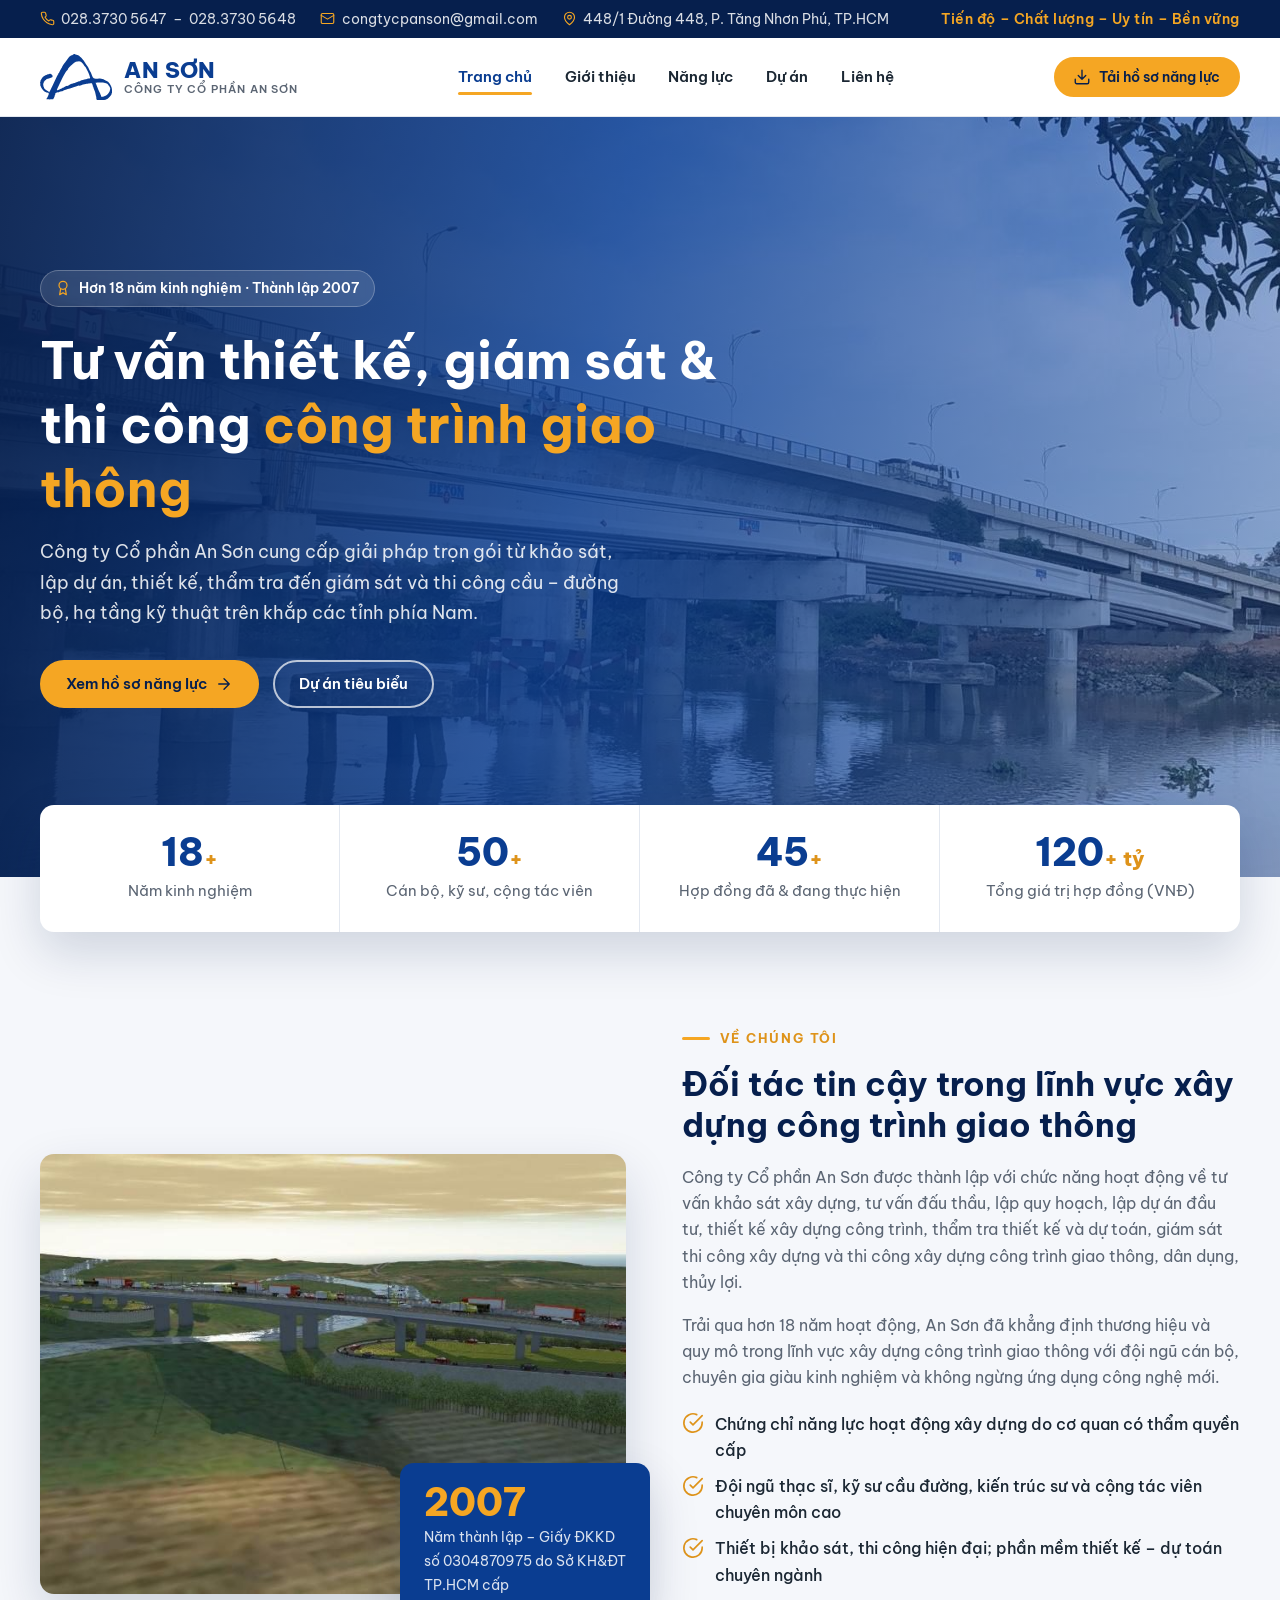
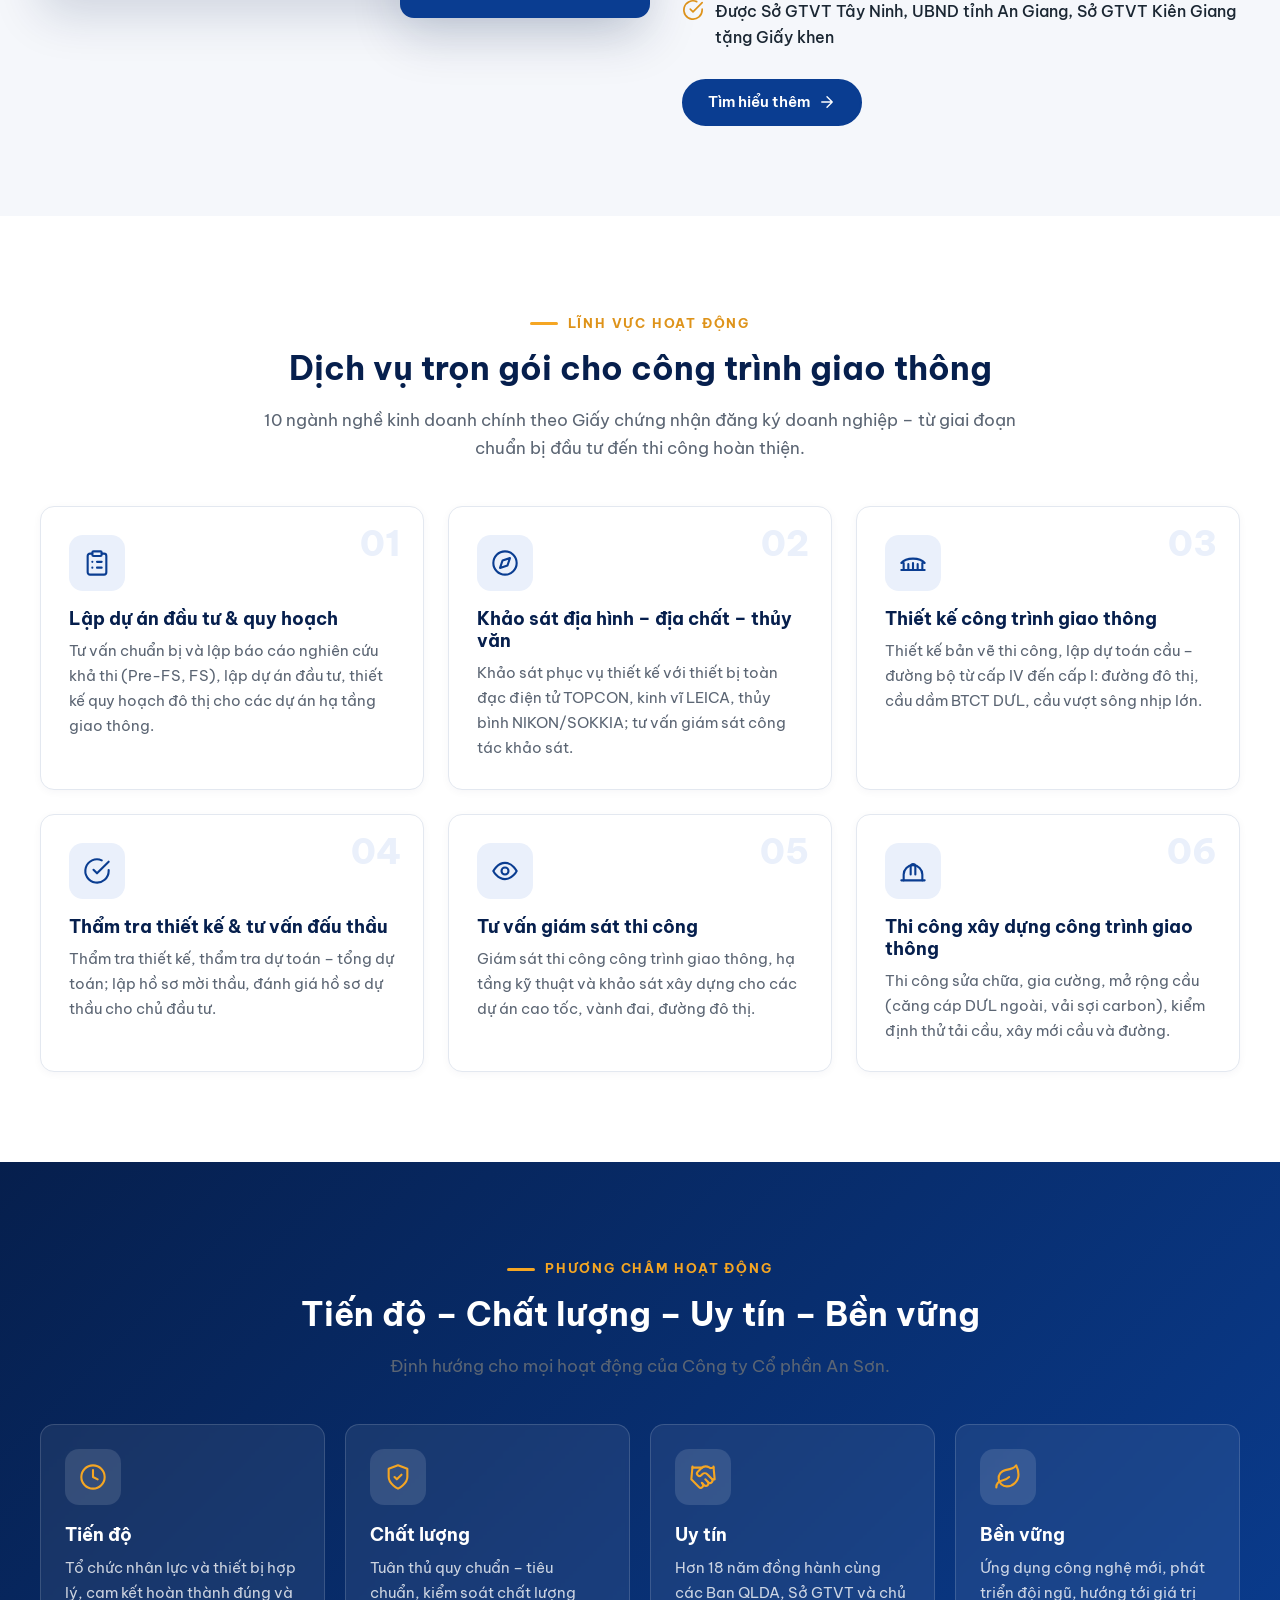
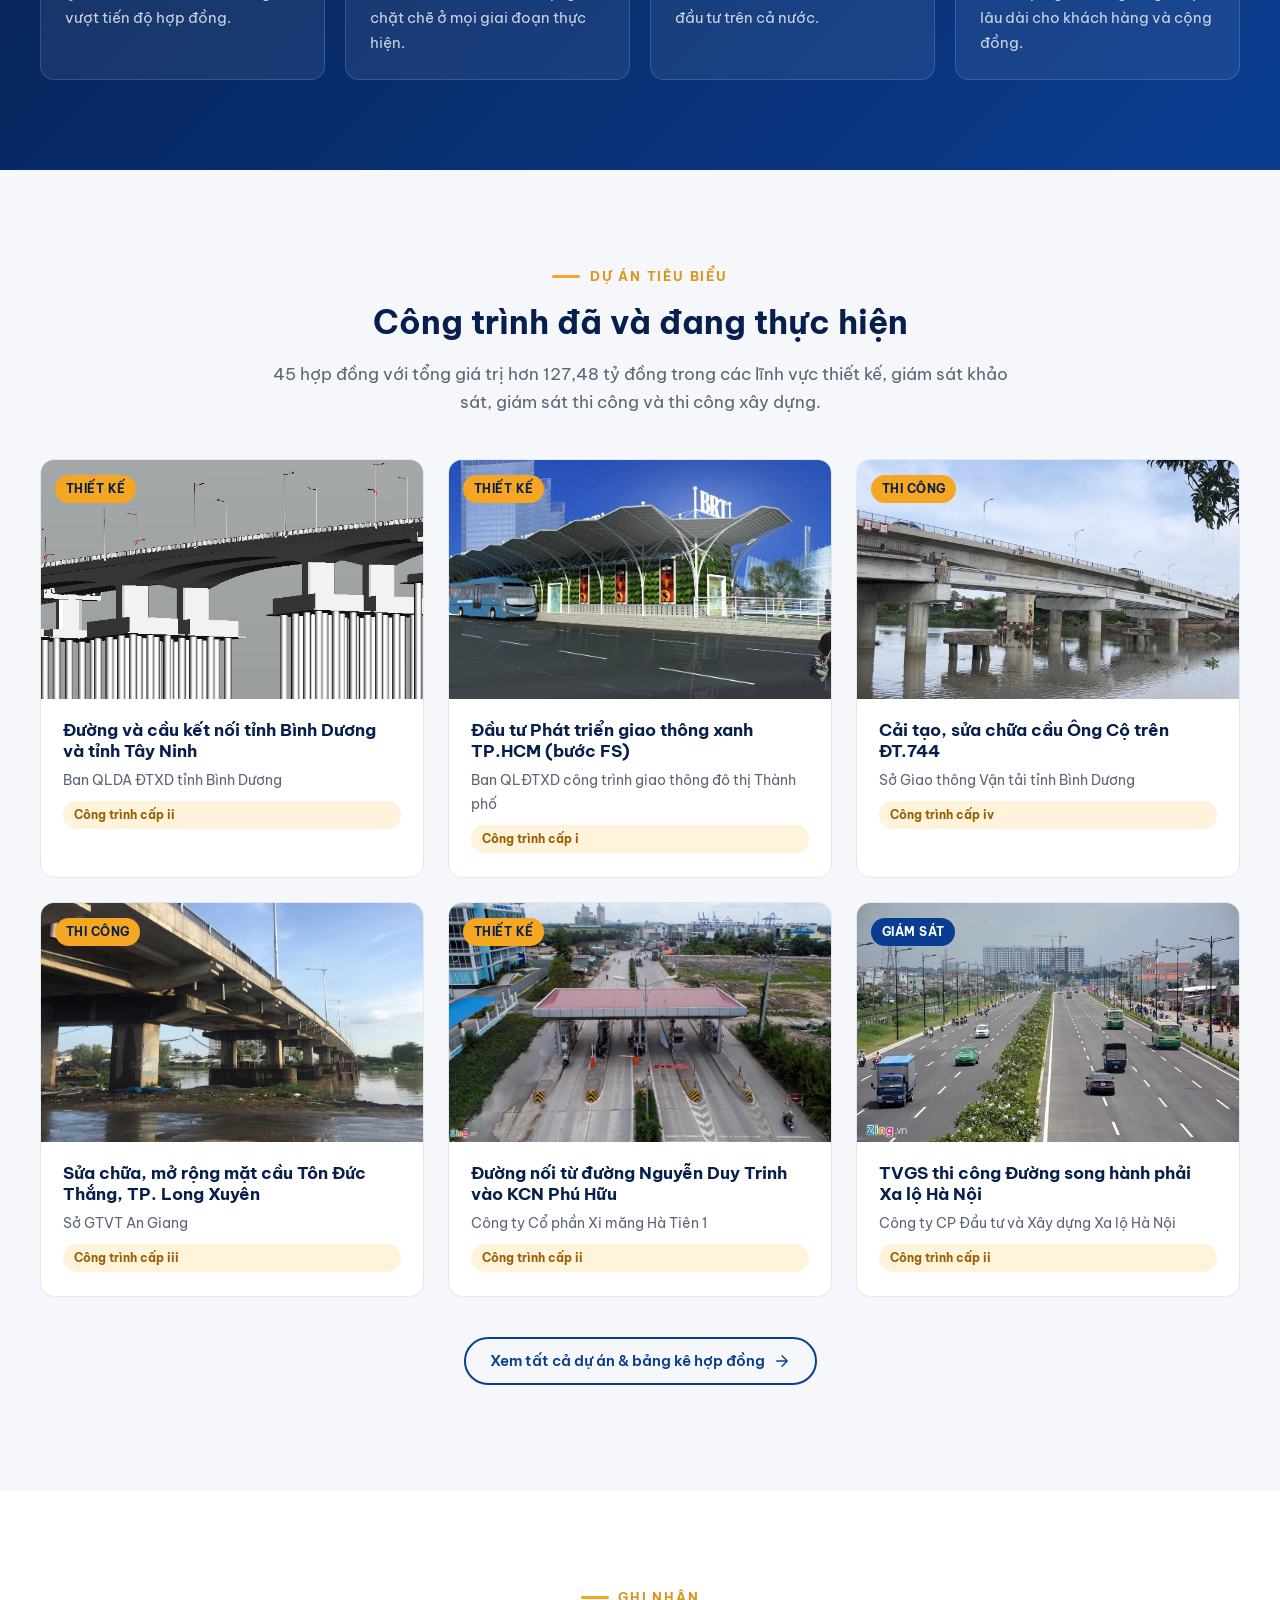
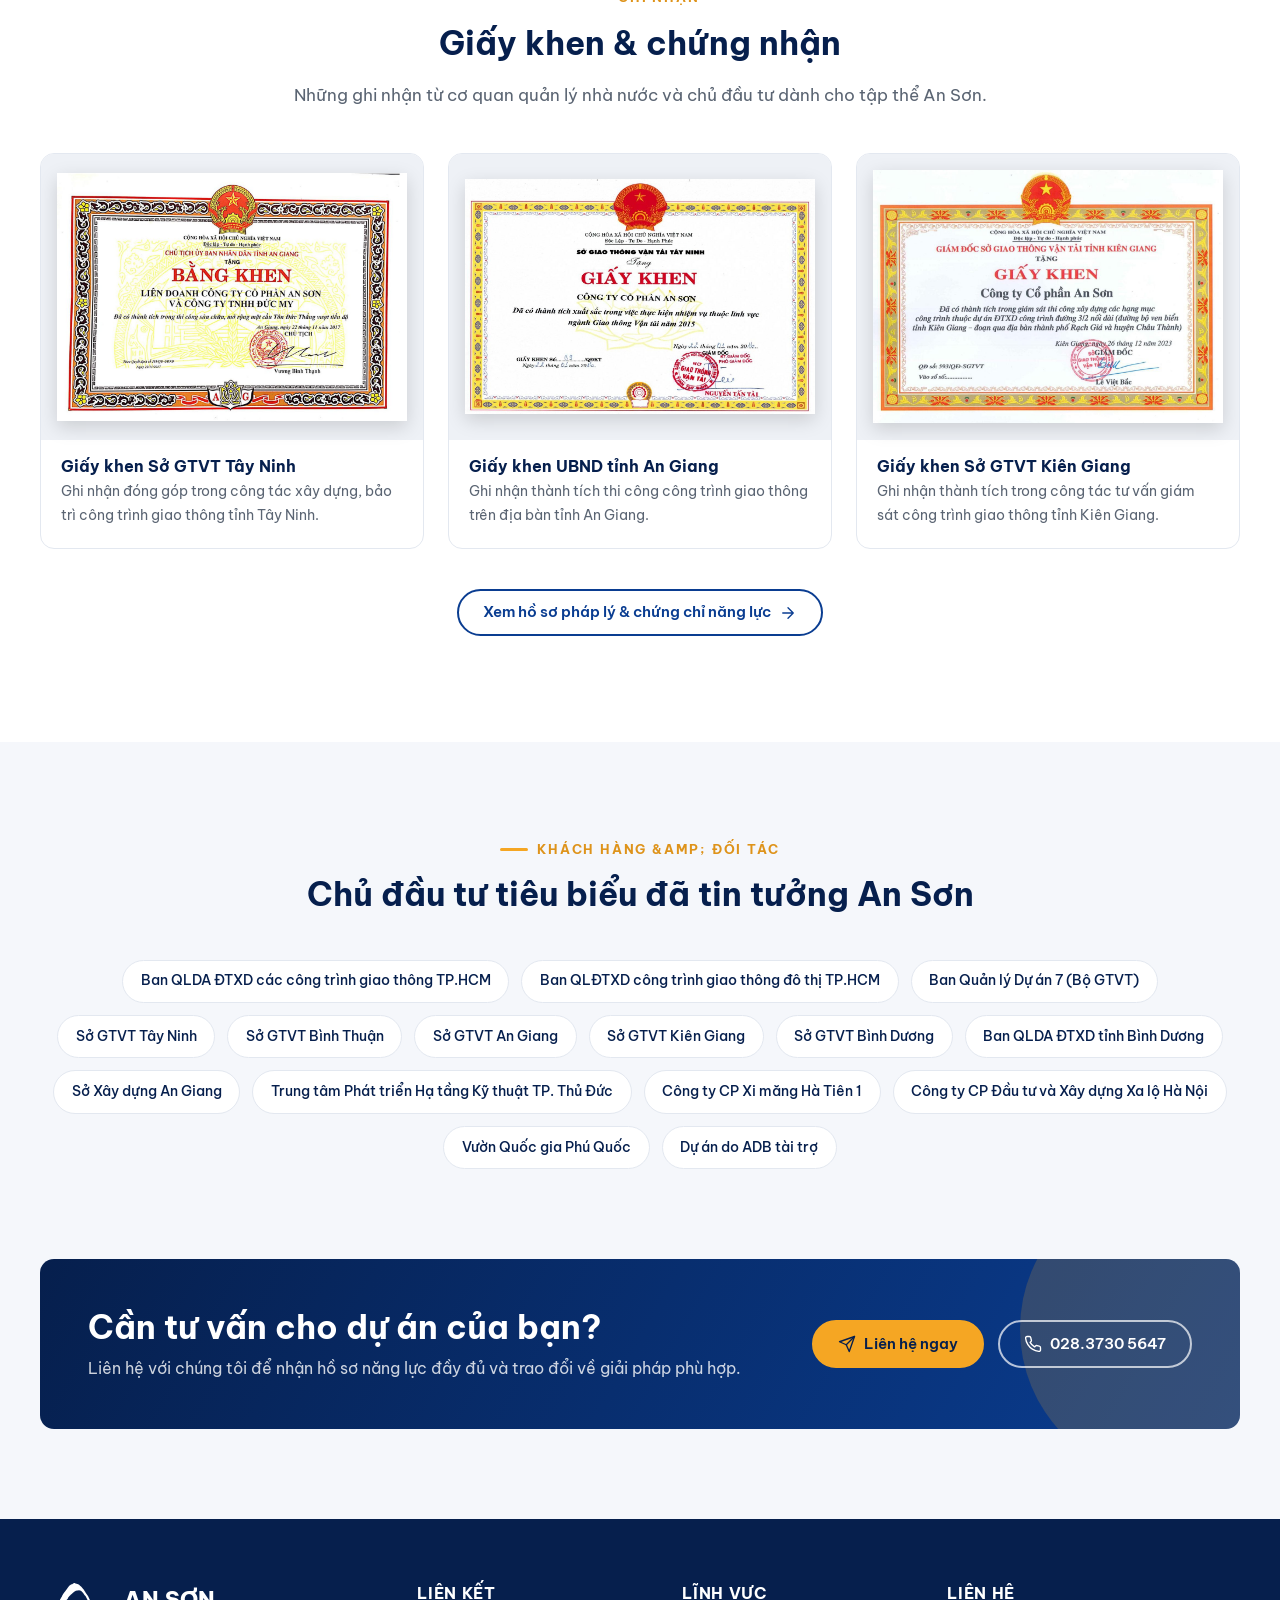
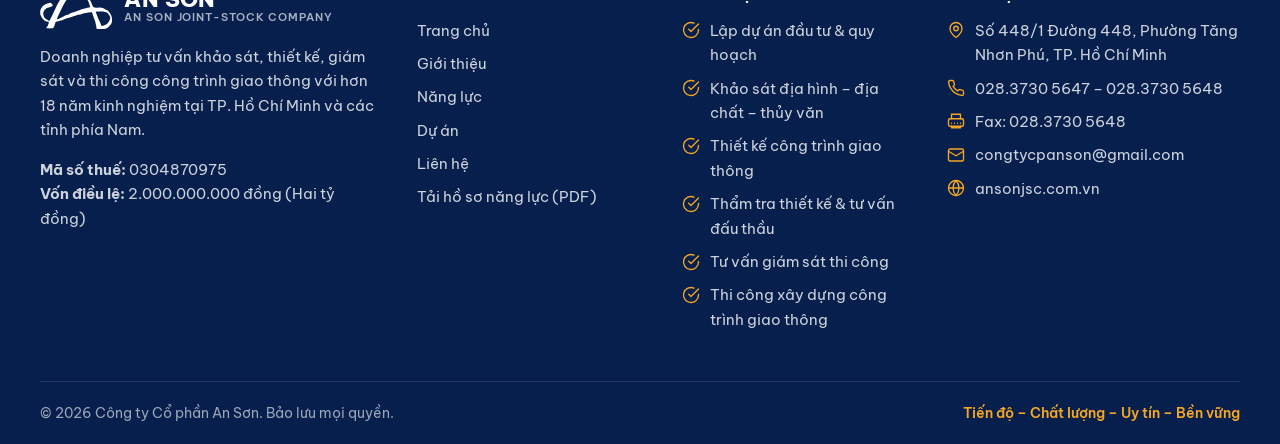
==== index.html @ 27c577b1 "Website hồ sơ năng lực Công ty Cổ phần An Sơn (ansonjsc.com.vn) Co-authored-by: Copilot App <2235562" ====
<!DOCTYPE html>
<html lang="vi">
<head>
<meta charset="utf-8">
<meta name="viewport" content="width=device-width, initial-scale=1">
<title>Công ty Cổ phần An Sơn – Tư vấn thiết kế, giám sát &amp; thi công công trình giao thông</title>
<meta name="description" content="Công ty Cổ phần An Sơn (ANSON JSC) – hơn 18 năm kinh nghiệm tư vấn khảo sát, lập dự án, thiết kế, giám sát và thi công công trình giao thông (cầu, đường bộ) tại TP.HCM và các tỉnh phía Nam.">
<meta name="keywords" content="An Sơn, ANSON JSC, tư vấn thiết kế cầu đường, tư vấn giám sát, thi công công trình giao thông, khảo sát địa hình, lập dự án đầu tư, TP.HCM">
<meta name="author" content="Công ty Cổ phần An Sơn">
<link rel="canonical" href="https://ansonjsc.com.vn/">
<meta property="og:type" content="website">
<meta property="og:locale" content="vi_VN">
<meta property="og:site_name" content="Công ty Cổ phần An Sơn">
<meta property="og:title" content="Công ty Cổ phần An Sơn – Tư vấn thiết kế, giám sát &amp; thi công công trình giao thông">
<meta property="og:description" content="Công ty Cổ phần An Sơn (ANSON JSC) – hơn 18 năm kinh nghiệm tư vấn khảo sát, lập dự án, thiết kế, giám sát và thi công công trình giao thông (cầu, đường bộ) tại TP.HCM và các tỉnh phía Nam.">
<meta property="og:url" content="https://ansonjsc.com.vn/">
<meta property="og:image" content="https://ansonjsc.com.vn/assets/img/prj-tc-ongco-1.jpg">
<meta name="twitter:card" content="summary_large_image">
<meta name="theme-color" content="#0a3d91">
<link rel="icon" href="assets/img/favicon.ico" sizes="32x32">
<link rel="icon" href="assets/img/favicon-192.png" type="image/png" sizes="192x192">
<link rel="apple-touch-icon" href="assets/img/favicon-192.png">
<link rel="preconnect" href="https://fonts.googleapis.com">
<link rel="preconnect" href="https://fonts.gstatic.com" crossorigin>
<link href="https://fonts.googleapis.com/css2?family=Be+Vietnam+Pro:wght@400;500;600;700;800&display=swap" rel="stylesheet">
<link rel="stylesheet" href="assets/css/style.css">
<script type="application/ld+json">
{
  "@context": "https://schema.org",
  "@type": "Organization",
  "name": "Công ty Cổ phần An Sơn",
  "alternateName": ["AN SON JOINT-STOCK COMPANY", "ANSON JSC"],
  "url": "https://ansonjsc.com.vn",
  "logo": "https://ansonjsc.com.vn/assets/img/logo-stacked.png",
  "email": "congtycpanson@gmail.com",
  "telephone": "+84 2837305647",
  "foundingDate": "2007-03-15",
  "taxID": "0304870975",
  "address": {
    "@type": "PostalAddress",
    "streetAddress": "448/1 Đường 448",
    "addressLocality": "Phường Tăng Nhơn Phú",
    "addressRegion": "Thành phố Hồ Chí Minh",
    "addressCountry": "VN"
  }
}
</script>
</head>
<body>
<div class="topbar">
  <div class="container">
    <ul>
      <li><svg class="" viewBox="0 0 24 24" fill="none" stroke="currentColor" stroke-width="1.8" stroke-linecap="round" stroke-linejoin="round" aria-hidden="true"><path d="M22 16.92v3a2 2 0 0 1-2.18 2 19.8 19.8 0 0 1-8.63-3.07 19.5 19.5 0 0 1-6-6A19.8 19.8 0 0 1 2.12 4.18 2 2 0 0 1 4.11 2h3a2 2 0 0 1 2 1.72c.13.96.36 1.9.7 2.81a2 2 0 0 1-.45 2.11L8.09 9.91a16 16 0 0 0 6 6l1.27-1.27a2 2 0 0 1 2.11-.45c.91.34 1.85.57 2.81.7A2 2 0 0 1 22 16.92z"/></svg><a href="tel:02837305647">028.3730 5647</a> – <a href="tel:02837305648">028.3730 5648</a></li>
      <li><svg class="" viewBox="0 0 24 24" fill="none" stroke="currentColor" stroke-width="1.8" stroke-linecap="round" stroke-linejoin="round" aria-hidden="true"><rect x="2" y="4" width="20" height="16" rx="2"/><path d="m22 7-10 6L2 7"/></svg><a href="mailto:congtycpanson@gmail.com">congtycpanson@gmail.com</a></li>
      <li><svg class="" viewBox="0 0 24 24" fill="none" stroke="currentColor" stroke-width="1.8" stroke-linecap="round" stroke-linejoin="round" aria-hidden="true"><path d="M20 10c0 6-8 12-8 12s-8-6-8-12a8 8 0 0 1 16 0z"/><circle cx="12" cy="10" r="3"/></svg><span>448/1 Đường 448, P. Tăng Nhơn Phú, TP.HCM</span></li>
    </ul>
    <span class="slogan">Tiến độ – Chất lượng – Uy tín – Bền vững</span>
  </div>
</div>
<header class="header">
  <div class="container">
    <a class="brand" href="index.html" aria-label="Công ty Cổ phần An Sơn – Trang chủ">
      <img src="assets/img/logo-mark.svg" alt="Logo An Sơn" width="72" height="46">
      <span class="brand-text"><span class="brand-name">AN SƠN</span><span class="brand-sub">Công ty Cổ phần An Sơn</span></span>
    </a>
    <nav class="nav" id="nav" aria-label="Menu chính">
      <a href="index.html">Trang chủ</a><a href="gioi-thieu.html">Giới thiệu</a><a href="nang-luc.html">Năng lực</a><a href="du-an.html">Dự án</a><a href="lien-he.html">Liên hệ</a>
      <a class="btn btn-primary btn-sm" href="assets/docs/ho-so-nang-luc-anson-2026.pdf" target="_blank" rel="noopener"><svg class="" viewBox="0 0 24 24" fill="none" stroke="currentColor" stroke-width="1.8" stroke-linecap="round" stroke-linejoin="round" aria-hidden="true"><path d="M21 15v4a2 2 0 0 1-2 2H5a2 2 0 0 1-2-2v-4M7 10l5 5 5-5M12 15V3"/></svg> Hồ sơ năng lực</a>
    </nav>
    <a class="btn btn-primary btn-sm header-cta" href="assets/docs/ho-so-nang-luc-anson-2026.pdf" target="_blank" rel="noopener"><svg class="" viewBox="0 0 24 24" fill="none" stroke="currentColor" stroke-width="1.8" stroke-linecap="round" stroke-linejoin="round" aria-hidden="true"><path d="M21 15v4a2 2 0 0 1-2 2H5a2 2 0 0 1-2-2v-4M7 10l5 5 5-5M12 15V3"/></svg> Tải hồ sơ năng lực</a>
    <button class="nav-toggle" aria-label="Mở menu" aria-expanded="false" aria-controls="nav"><svg class="" viewBox="0 0 24 24" fill="none" stroke="currentColor" stroke-width="1.8" stroke-linecap="round" stroke-linejoin="round" aria-hidden="true"><path d="M3 6h18M3 12h18M3 18h18"/></svg></button>
  </div>
</header>

<section class="hero">
  <div class="hero-bg" style="background-image:url('assets/img/prj-tc-ongco-1.jpg')"></div>
  <div class="container">
    <div class="hero-content">
      <span class="hero-badge"><svg class="" viewBox="0 0 24 24" fill="none" stroke="currentColor" stroke-width="1.8" stroke-linecap="round" stroke-linejoin="round" aria-hidden="true"><circle cx="12" cy="8" r="6"/><path d="M15.5 13 17 22l-5-3-5 3 1.5-9"/></svg> Hơn 18 năm kinh nghiệm · Thành lập 2007</span>
      <h1>Tư vấn thiết kế, giám sát &amp; thi công <span>công trình giao thông</span></h1>
      <p>Công ty Cổ phần An Sơn cung cấp giải pháp trọn gói từ khảo sát, lập dự án, thiết kế, thẩm tra đến giám sát và thi công cầu – đường bộ, hạ tầng kỹ thuật trên khắp các tỉnh phía Nam.</p>
      <div class="hero-actions">
        <a class="btn btn-primary" href="nang-luc.html">Xem hồ sơ năng lực <svg class="" viewBox="0 0 24 24" fill="none" stroke="currentColor" stroke-width="1.8" stroke-linecap="round" stroke-linejoin="round" aria-hidden="true"><path d="M5 12h14M12 5l7 7-7 7"/></svg></a>
        <a class="btn btn-outline-light" href="du-an.html">Dự án tiêu biểu</a>
      </div>
    </div>
  </div>
</section>

<div class="stats"><div class="container"><div class="stats-grid"><div class="stat reveal"><div class="stat-value" data-count="18" data-suffix="+">18<small>+</small></div><div class="stat-label">Năm kinh nghiệm</div></div><div class="stat reveal"><div class="stat-value" data-count="50" data-suffix="+">50<small>+</small></div><div class="stat-label">Cán bộ, kỹ sư, cộng tác viên</div></div><div class="stat reveal"><div class="stat-value" data-count="45" data-suffix="+">45<small>+</small></div><div class="stat-label">Hợp đồng đã &amp; đang thực hiện</div></div><div class="stat reveal"><div class="stat-value" data-count="120" data-suffix="+ tỷ">120<small>+ tỷ</small></div><div class="stat-label">Tổng giá trị hợp đồng (VNĐ)</div></div></div></div></div>

<section class="section" id="gioi-thieu">
  <div class="container intro">
    <div class="intro-media reveal">
      <img src="assets/img/prj-tk-bdtn-2.jpg" alt="Phối cảnh cầu kết nối Bình Dương – Tây Ninh do An Sơn thiết kế" loading="lazy">
      <div class="float-card"><div class="big">2007</div><div class="lbl">Năm thành lập – Giấy ĐKKD số 0304870975 do Sở KH&amp;ĐT TP.HCM cấp</div></div>
    </div>
    <div class="intro-text reveal">
      <span class="eyebrow">Về chúng tôi</span>
      <h2>Đối tác tin cậy trong lĩnh vực xây dựng công trình giao thông</h2>
      <p>Công ty Cổ phần An Sơn được thành lập với chức năng hoạt động về tư vấn khảo sát xây dựng, tư vấn đấu thầu, lập quy hoạch, lập dự án đầu tư, thiết kế xây dựng công trình, thẩm tra thiết kế và dự toán, giám sát thi công xây dựng và thi công xây dựng công trình giao thông, dân dụng, thủy lợi.</p>
      <p>Trải qua hơn 18 năm hoạt động, An Sơn đã khẳng định thương hiệu và quy mô trong lĩnh vực xây dựng công trình giao thông với đội ngũ cán bộ, chuyên gia giàu kinh nghiệm và không ngừng ứng dụng công nghệ mới.</p>
      <ul class="check-list">
        <li><svg class="" viewBox="0 0 24 24" fill="none" stroke="currentColor" stroke-width="1.8" stroke-linecap="round" stroke-linejoin="round" aria-hidden="true"><path d="M22 11.08V12a10 10 0 1 1-5.93-9.14"/><path d="m22 4-10 10-3-3"/></svg><span>Chứng chỉ năng lực hoạt động xây dựng do cơ quan có thẩm quyền cấp</span></li>
        <li><svg class="" viewBox="0 0 24 24" fill="none" stroke="currentColor" stroke-width="1.8" stroke-linecap="round" stroke-linejoin="round" aria-hidden="true"><path d="M22 11.08V12a10 10 0 1 1-5.93-9.14"/><path d="m22 4-10 10-3-3"/></svg><span>Đội ngũ thạc sĩ, kỹ sư cầu đường, kiến trúc sư và cộng tác viên chuyên môn cao</span></li>
        <li><svg class="" viewBox="0 0 24 24" fill="none" stroke="currentColor" stroke-width="1.8" stroke-linecap="round" stroke-linejoin="round" aria-hidden="true"><path d="M22 11.08V12a10 10 0 1 1-5.93-9.14"/><path d="m22 4-10 10-3-3"/></svg><span>Thiết bị khảo sát, thi công hiện đại; phần mềm thiết kế – dự toán chuyên ngành</span></li>
        <li><svg class="" viewBox="0 0 24 24" fill="none" stroke="currentColor" stroke-width="1.8" stroke-linecap="round" stroke-linejoin="round" aria-hidden="true"><path d="M22 11.08V12a10 10 0 1 1-5.93-9.14"/><path d="m22 4-10 10-3-3"/></svg><span>Được Sở GTVT Tây Ninh, UBND tỉnh An Giang, Sở GTVT Kiên Giang tặng Giấy khen</span></li>
      </ul>
      <a class="btn btn-navy" href="gioi-thieu.html">Tìm hiểu thêm <svg class="" viewBox="0 0 24 24" fill="none" stroke="currentColor" stroke-width="1.8" stroke-linecap="round" stroke-linejoin="round" aria-hidden="true"><path d="M5 12h14M12 5l7 7-7 7"/></svg></a>
    </div>
  </div>
</section>

<section class="section section-alt" id="linh-vuc">
  <div class="container">
    <div class="section-head reveal"><span class="eyebrow">Lĩnh vực hoạt động</span><h2>Dịch vụ trọn gói cho công trình giao thông</h2><p>10 ngành nghề kinh doanh chính theo Giấy chứng nhận đăng ký doanh nghiệp – từ giai đoạn chuẩn bị đầu tư đến thi công hoàn thiện.</p></div>
    <div class="grid grid-3"><article class="card service-card reveal"><span class="num">01</span><div class="icon-box"><svg class="" viewBox="0 0 24 24" fill="none" stroke="currentColor" stroke-width="1.8" stroke-linecap="round" stroke-linejoin="round" aria-hidden="true"><rect x="8" y="2" width="8" height="4" rx="1"/><path d="M16 4h2a2 2 0 0 1 2 2v14a2 2 0 0 1-2 2H6a2 2 0 0 1-2-2V6a2 2 0 0 1 2-2h2"/><path d="M12 11h4M12 16h4M8 11h.01M8 16h.01"/></svg></div><h3>Lập dự án đầu tư &amp; quy hoạch</h3><p>Tư vấn chuẩn bị và lập báo cáo nghiên cứu khả thi (Pre-FS, FS), lập dự án đầu tư, thiết kế quy hoạch đô thị cho các dự án hạ tầng giao thông.</p></article><article class="card service-card reveal"><span class="num">02</span><div class="icon-box"><svg class="" viewBox="0 0 24 24" fill="none" stroke="currentColor" stroke-width="1.8" stroke-linecap="round" stroke-linejoin="round" aria-hidden="true"><circle cx="12" cy="12" r="10"/><path d="m16.24 7.76-2.12 6.36-6.36 2.12 2.12-6.36z"/></svg></div><h3>Khảo sát địa hình – địa chất – thủy văn</h3><p>Khảo sát phục vụ thiết kế với thiết bị toàn đạc điện tử TOPCON, kinh vĩ LEICA, thủy bình NIKON/SOKKIA; tư vấn giám sát công tác khảo sát.</p></article><article class="card service-card reveal"><span class="num">03</span><div class="icon-box"><svg class="" viewBox="0 0 24 24" fill="none" stroke="currentColor" stroke-width="1.8" stroke-linecap="round" stroke-linejoin="round" aria-hidden="true"><path d="M2 18h20M4 18v-6M20 18v-6M2 12c4-5 16-5 20 0M8 18v-5M12 18v-6M16 18v-5"/></svg></div><h3>Thiết kế công trình giao thông</h3><p>Thiết kế bản vẽ thi công, lập dự toán cầu – đường bộ từ cấp IV đến cấp I: đường đô thị, cầu dầm BTCT DƯL, cầu vượt sông nhịp lớn.</p></article><article class="card service-card reveal"><span class="num">04</span><div class="icon-box"><svg class="" viewBox="0 0 24 24" fill="none" stroke="currentColor" stroke-width="1.8" stroke-linecap="round" stroke-linejoin="round" aria-hidden="true"><path d="M22 11.08V12a10 10 0 1 1-5.93-9.14"/><path d="m22 4-10 10-3-3"/></svg></div><h3>Thẩm tra thiết kế &amp; tư vấn đấu thầu</h3><p>Thẩm tra thiết kế, thẩm tra dự toán – tổng dự toán; lập hồ sơ mời thầu, đánh giá hồ sơ dự thầu cho chủ đầu tư.</p></article><article class="card service-card reveal"><span class="num">05</span><div class="icon-box"><svg class="" viewBox="0 0 24 24" fill="none" stroke="currentColor" stroke-width="1.8" stroke-linecap="round" stroke-linejoin="round" aria-hidden="true"><path d="M2 12s3.5-7 10-7 10 7 10 7-3.5 7-10 7S2 12 2 12z"/><circle cx="12" cy="12" r="3"/></svg></div><h3>Tư vấn giám sát thi công</h3><p>Giám sát thi công công trình giao thông, hạ tầng kỹ thuật và khảo sát xây dựng cho các dự án cao tốc, vành đai, đường đô thị.</p></article><article class="card service-card reveal"><span class="num">06</span><div class="icon-box"><svg class="" viewBox="0 0 24 24" fill="none" stroke="currentColor" stroke-width="1.8" stroke-linecap="round" stroke-linejoin="round" aria-hidden="true"><path d="M2 20h20"/><path d="M4 20v-5a8 8 0 0 1 16 0v5"/><path d="M10 15V8a2 2 0 0 1 4 0v7"/></svg></div><h3>Thi công xây dựng công trình giao thông</h3><p>Thi công sửa chữa, gia cường, mở rộng cầu (căng cáp DƯL ngoài, vải sợi carbon), kiểm định thử tải cầu, xây mới cầu và đường.</p></article></div>
  </div>
</section>

<section class="section section-navy" id="gia-tri">
  <div class="container">
    <div class="section-head reveal"><span class="eyebrow">Phương châm hoạt động</span><h2>Tiến độ – Chất lượng – Uy tín – Bền vững</h2><p>Định hướng cho mọi hoạt động của Công ty Cổ phần An Sơn.</p></div>
    <div class="values"><div class="value reveal"><div class="icon-box"><svg class="" viewBox="0 0 24 24" fill="none" stroke="currentColor" stroke-width="1.8" stroke-linecap="round" stroke-linejoin="round" aria-hidden="true"><circle cx="12" cy="12" r="10"/><path d="M12 6v6l4 2"/></svg></div><h3>Tiến độ</h3><p>Tổ chức nhân lực và thiết bị hợp lý, cam kết hoàn thành đúng và vượt tiến độ hợp đồng.</p></div><div class="value reveal"><div class="icon-box"><svg class="" viewBox="0 0 24 24" fill="none" stroke="currentColor" stroke-width="1.8" stroke-linecap="round" stroke-linejoin="round" aria-hidden="true"><path d="M12 22s8-4 8-10V5l-8-3-8 3v7c0 6 8 10 8 10z"/><path d="m9 12 2 2 4-4"/></svg></div><h3>Chất lượng</h3><p>Tuân thủ quy chuẩn – tiêu chuẩn, kiểm soát chất lượng chặt chẽ ở mọi giai đoạn thực hiện.</p></div><div class="value reveal"><div class="icon-box"><svg class="" viewBox="0 0 24 24" fill="none" stroke="currentColor" stroke-width="1.8" stroke-linecap="round" stroke-linejoin="round" aria-hidden="true"><path d="m11 17 2 2a1 1 0 1 0 3-3"/><path d="m14 14 2.5 2.5a1 1 0 1 0 3-3l-3.88-3.88a3 3 0 0 0-4.24 0l-.88.88a1 1 0 1 1-3-3l2.81-2.81a5.79 5.79 0 0 1 7.06-.87l.47.28a2 2 0 0 0 1.42.25L21 4"/><path d="m21 3 1 11h-2"/><path d="M3 3 2 14l6.5 6.5a1 1 0 1 0 3-3"/><path d="M3 4h8"/></svg></div><h3>Uy tín</h3><p>Hơn 18 năm đồng hành cùng các Ban QLDA, Sở GTVT và chủ đầu tư trên cả nước.</p></div><div class="value reveal"><div class="icon-box"><svg class="" viewBox="0 0 24 24" fill="none" stroke="currentColor" stroke-width="1.8" stroke-linecap="round" stroke-linejoin="round" aria-hidden="true"><path d="M11 20A7 7 0 0 1 9.8 6.1C15.5 5 17 4.48 19 2c1 2 2 4.18 2 8 0 5.5-4.78 10-10 10z"/><path d="M2 21c0-3 1.85-5.36 5.08-6C9.5 14.52 12 13 13 12"/></svg></div><h3>Bền vững</h3><p>Ứng dụng công nghệ mới, phát triển đội ngũ, hướng tới giá trị lâu dài cho khách hàng và cộng đồng.</p></div></div>
  </div>
</section>

<section class="section" id="du-an">
  <div class="container">
    <div class="section-head reveal"><span class="eyebrow">Dự án tiêu biểu</span><h2>Công trình đã và đang thực hiện</h2><p>45 hợp đồng với tổng giá trị hơn 127,48 tỷ đồng trong các lĩnh vực thiết kế, giám sát khảo sát, giám sát thi công và thi công xây dựng.</p></div>
    <div class="grid grid-3"><a class="project-card reveal" href="du-an.html#prj-bdtn">
  <div class="thumb"><img src="assets/img/prj-tk-bdtn-1.jpg" alt="Đường và cầu kết nối tỉnh Bình Dương và tỉnh Tây Ninh" loading="lazy"><span class="badge ">Thiết kế</span></div>
  <div class="body"><h3>Đường và cầu kết nối tỉnh Bình Dương và tỉnh Tây Ninh</h3><p class="meta">Ban QLDA ĐTXD tỉnh Bình Dương</p><span class="chip accent">Công trình cấp ii</span></div>
</a><a class="project-card reveal" href="du-an.html#prj-gtxanh">
  <div class="thumb"><img src="assets/img/prj-tk-gtxanh-1.jpg" alt="Đầu tư Phát triển giao thông xanh TP.HCM (bước FS)" loading="lazy"><span class="badge ">Thiết kế</span></div>
  <div class="body"><h3>Đầu tư Phát triển giao thông xanh TP.HCM (bước FS)</h3><p class="meta">Ban QLĐTXD công trình giao thông đô thị Thành phố</p><span class="chip accent">Công trình cấp i</span></div>
</a><a class="project-card reveal" href="du-an.html#prj-ongco">
  <div class="thumb"><img src="assets/img/prj-tc-ongco-1.jpg" alt="Cải tạo, sửa chữa cầu Ông Cộ trên ĐT.744" loading="lazy"><span class="badge ">Thi công</span></div>
  <div class="body"><h3>Cải tạo, sửa chữa cầu Ông Cộ trên ĐT.744</h3><p class="meta">Sở Giao thông Vận tải tỉnh Bình Dương</p><span class="chip accent">Công trình cấp iv</span></div>
</a><a class="project-card reveal" href="du-an.html#prj-tonducthang">
  <div class="thumb"><img src="assets/img/prj-tc-tonducthang-1.jpg" alt="Sửa chữa, mở rộng mặt cầu Tôn Đức Thắng, TP. Long Xuyên" loading="lazy"><span class="badge ">Thi công</span></div>
  <div class="body"><h3>Sửa chữa, mở rộng mặt cầu Tôn Đức Thắng, TP. Long Xuyên</h3><p class="meta">Sở GTVT An Giang</p><span class="chip accent">Công trình cấp iii</span></div>
</a><a class="project-card reveal" href="du-an.html#prj-phuhuu">
  <div class="thumb"><img src="assets/img/prj-tk-phuhuu-1.jpg" alt="Đường nối từ đường Nguyễn Duy Trinh vào KCN Phú Hữu" loading="lazy"><span class="badge ">Thiết kế</span></div>
  <div class="body"><h3>Đường nối từ đường Nguyễn Duy Trinh vào KCN Phú Hữu</h3><p class="meta">Công ty Cổ phần Xi măng Hà Tiên 1</p><span class="chip accent">Công trình cấp ii</span></div>
</a><a class="project-card reveal" href="du-an.html#prj-xlhn">
  <div class="thumb"><img src="assets/img/prj-gs-xlhn-1.jpg" alt="TVGS thi công Đường song hành phải Xa lộ Hà Nội" loading="lazy"><span class="badge navy">Giám sát</span></div>
  <div class="body"><h3>TVGS thi công Đường song hành phải Xa lộ Hà Nội</h3><p class="meta">Công ty CP Đầu tư và Xây dựng Xa lộ Hà Nội</p><span class="chip accent">Công trình cấp ii</span></div>
</a></div>
    <p class="text-center" style="margin-top:2.5rem"><a class="btn btn-outline" href="du-an.html">Xem tất cả dự án &amp; bảng kê hợp đồng <svg class="" viewBox="0 0 24 24" fill="none" stroke="currentColor" stroke-width="1.8" stroke-linecap="round" stroke-linejoin="round" aria-hidden="true"><path d="M5 12h14M12 5l7 7-7 7"/></svg></a></p>
  </div>
</section>

<section class="section section-alt" id="giay-khen">
  <div class="container">
    <div class="section-head reveal"><span class="eyebrow">Ghi nhận</span><h2>Giấy khen &amp; chứng nhận</h2><p>Những ghi nhận từ cơ quan quản lý nhà nước và chủ đầu tư dành cho tập thể An Sơn.</p></div>
    <div class="grid grid-3"><article class="cert-card reveal"><a class="thumb" href="assets/img/award-1.jpg" data-lightbox="awards" data-caption="Giấy khen Sở GTVT Tây Ninh"><img src="assets/img/award-1.jpg" alt="Giấy khen Sở GTVT Tây Ninh" loading="lazy"></a><div class="body"><h3>Giấy khen Sở GTVT Tây Ninh</h3><p>Ghi nhận đóng góp trong công tác xây dựng, bảo trì công trình giao thông tỉnh Tây Ninh.</p></div></article><article class="cert-card reveal"><a class="thumb" href="assets/img/award-2.jpg" data-lightbox="awards" data-caption="Giấy khen UBND tỉnh An Giang"><img src="assets/img/award-2.jpg" alt="Giấy khen UBND tỉnh An Giang" loading="lazy"></a><div class="body"><h3>Giấy khen UBND tỉnh An Giang</h3><p>Ghi nhận thành tích thi công công trình giao thông trên địa bàn tỉnh An Giang.</p></div></article><article class="cert-card reveal"><a class="thumb" href="assets/img/award-3.jpg" data-lightbox="awards" data-caption="Giấy khen Sở GTVT Kiên Giang"><img src="assets/img/award-3.jpg" alt="Giấy khen Sở GTVT Kiên Giang" loading="lazy"></a><div class="body"><h3>Giấy khen Sở GTVT Kiên Giang</h3><p>Ghi nhận thành tích trong công tác tư vấn giám sát công trình giao thông tỉnh Kiên Giang.</p></div></article></div>
    <p class="text-center" style="margin-top:2.5rem"><a class="btn btn-outline" href="nang-luc.html#phap-ly">Xem hồ sơ pháp lý &amp; chứng chỉ năng lực <svg class="" viewBox="0 0 24 24" fill="none" stroke="currentColor" stroke-width="1.8" stroke-linecap="round" stroke-linejoin="round" aria-hidden="true"><path d="M5 12h14M12 5l7 7-7 7"/></svg></a></p>
  </div>
</section>

<section class="section" id="khach-hang">
  <div class="container">
    <div class="section-head reveal"><span class="eyebrow">Khách hàng &amp;amp; đối tác</span><h2>Chủ đầu tư tiêu biểu đã tin tưởng An Sơn</h2></div>
    <div class="client-list reveal"><span>Ban QLDA ĐTXD các công trình giao thông TP.HCM</span><span>Ban QLĐTXD công trình giao thông đô thị TP.HCM</span><span>Ban Quản lý Dự án 7 (Bộ GTVT)</span><span>Sở GTVT Tây Ninh</span><span>Sở GTVT Bình Thuận</span><span>Sở GTVT An Giang</span><span>Sở GTVT Kiên Giang</span><span>Sở GTVT Bình Dương</span><span>Ban QLDA ĐTXD tỉnh Bình Dương</span><span>Sở Xây dựng An Giang</span><span>Trung tâm Phát triển Hạ tầng Kỹ thuật TP. Thủ Đức</span><span>Công ty CP Xi măng Hà Tiên 1</span><span>Công ty CP Đầu tư và Xây dựng Xa lộ Hà Nội</span><span>Vườn Quốc gia Phú Quốc</span><span>Dự án do ADB tài trợ</span></div>
  </div>
</section>

<section class="section" style="padding-top:0">
  <div class="container">
    <div class="cta reveal">
      <div><h2>Cần tư vấn cho dự án của bạn?</h2><p>Liên hệ với chúng tôi để nhận hồ sơ năng lực đầy đủ và trao đổi về giải pháp phù hợp.</p></div>
      <div class="actions">
        <a class="btn btn-primary" href="lien-he.html"><svg class="" viewBox="0 0 24 24" fill="none" stroke="currentColor" stroke-width="1.8" stroke-linecap="round" stroke-linejoin="round" aria-hidden="true"><path d="m22 2-7 20-4-9-9-4z"/><path d="M22 2 11 13"/></svg> Liên hệ ngay</a>
        <a class="btn btn-outline-light" href="tel:02837305647"><svg class="" viewBox="0 0 24 24" fill="none" stroke="currentColor" stroke-width="1.8" stroke-linecap="round" stroke-linejoin="round" aria-hidden="true"><path d="M22 16.92v3a2 2 0 0 1-2.18 2 19.8 19.8 0 0 1-8.63-3.07 19.5 19.5 0 0 1-6-6A19.8 19.8 0 0 1 2.12 4.18 2 2 0 0 1 4.11 2h3a2 2 0 0 1 2 1.72c.13.96.36 1.9.7 2.81a2 2 0 0 1-.45 2.11L8.09 9.91a16 16 0 0 0 6 6l1.27-1.27a2 2 0 0 1 2.11-.45c.91.34 1.85.57 2.81.7A2 2 0 0 1 22 16.92z"/></svg> 028.3730 5647</a>
      </div>
    </div>
  </div>
</section>
<footer class="footer">
  <div class="container">
    <div class="footer-grid">
      <div>
        <a class="brand" href="index.html">
          <img src="assets/img/logo-mark-white.svg" alt="Logo An Sơn" width="72" height="46">
          <span class="brand-text"><span class="brand-name">AN SƠN</span><span class="brand-sub">AN SON JOINT-STOCK COMPANY</span></span>
        </a>
        <p>Doanh nghiệp tư vấn khảo sát, thiết kế, giám sát và thi công công trình giao thông với hơn 18 năm kinh nghiệm tại TP. Hồ Chí Minh và các tỉnh phía Nam.</p>
        <p><strong>Mã số thuế:</strong> 0304870975<br><strong>Vốn điều lệ:</strong> 2.000.000.000 đồng (Hai tỷ đồng)</p>
      </div>
      <div>
        <h4>Liên kết</h4>
        <ul><li><a href="index.html">Trang chủ</a></li><li><a href="gioi-thieu.html">Giới thiệu</a></li><li><a href="nang-luc.html">Năng lực</a></li><li><a href="du-an.html">Dự án</a></li><li><a href="lien-he.html">Liên hệ</a></li><li><a href="assets/docs/ho-so-nang-luc-anson-2026.pdf" target="_blank" rel="noopener">Tải hồ sơ năng lực (PDF)</a></li></ul>
      </div>
      <div>
        <h4>Lĩnh vực</h4>
        <ul><li><svg class="" viewBox="0 0 24 24" fill="none" stroke="currentColor" stroke-width="1.8" stroke-linecap="round" stroke-linejoin="round" aria-hidden="true"><path d="M22 11.08V12a10 10 0 1 1-5.93-9.14"/><path d="m22 4-10 10-3-3"/></svg><span>Lập dự án đầu tư &amp; quy hoạch</span></li><li><svg class="" viewBox="0 0 24 24" fill="none" stroke="currentColor" stroke-width="1.8" stroke-linecap="round" stroke-linejoin="round" aria-hidden="true"><path d="M22 11.08V12a10 10 0 1 1-5.93-9.14"/><path d="m22 4-10 10-3-3"/></svg><span>Khảo sát địa hình – địa chất – thủy văn</span></li><li><svg class="" viewBox="0 0 24 24" fill="none" stroke="currentColor" stroke-width="1.8" stroke-linecap="round" stroke-linejoin="round" aria-hidden="true"><path d="M22 11.08V12a10 10 0 1 1-5.93-9.14"/><path d="m22 4-10 10-3-3"/></svg><span>Thiết kế công trình giao thông</span></li><li><svg class="" viewBox="0 0 24 24" fill="none" stroke="currentColor" stroke-width="1.8" stroke-linecap="round" stroke-linejoin="round" aria-hidden="true"><path d="M22 11.08V12a10 10 0 1 1-5.93-9.14"/><path d="m22 4-10 10-3-3"/></svg><span>Thẩm tra thiết kế &amp; tư vấn đấu thầu</span></li><li><svg class="" viewBox="0 0 24 24" fill="none" stroke="currentColor" stroke-width="1.8" stroke-linecap="round" stroke-linejoin="round" aria-hidden="true"><path d="M22 11.08V12a10 10 0 1 1-5.93-9.14"/><path d="m22 4-10 10-3-3"/></svg><span>Tư vấn giám sát thi công</span></li><li><svg class="" viewBox="0 0 24 24" fill="none" stroke="currentColor" stroke-width="1.8" stroke-linecap="round" stroke-linejoin="round" aria-hidden="true"><path d="M22 11.08V12a10 10 0 1 1-5.93-9.14"/><path d="m22 4-10 10-3-3"/></svg><span>Thi công xây dựng công trình giao thông</span></li></ul>
      </div>
      <div>
        <h4>Liên hệ</h4>
        <ul>
          <li><svg class="" viewBox="0 0 24 24" fill="none" stroke="currentColor" stroke-width="1.8" stroke-linecap="round" stroke-linejoin="round" aria-hidden="true"><path d="M20 10c0 6-8 12-8 12s-8-6-8-12a8 8 0 0 1 16 0z"/><circle cx="12" cy="10" r="3"/></svg><span>Số 448/1 Đường 448, Phường Tăng Nhơn Phú, TP. Hồ Chí Minh</span></li>
          <li><svg class="" viewBox="0 0 24 24" fill="none" stroke="currentColor" stroke-width="1.8" stroke-linecap="round" stroke-linejoin="round" aria-hidden="true"><path d="M22 16.92v3a2 2 0 0 1-2.18 2 19.8 19.8 0 0 1-8.63-3.07 19.5 19.5 0 0 1-6-6A19.8 19.8 0 0 1 2.12 4.18 2 2 0 0 1 4.11 2h3a2 2 0 0 1 2 1.72c.13.96.36 1.9.7 2.81a2 2 0 0 1-.45 2.11L8.09 9.91a16 16 0 0 0 6 6l1.27-1.27a2 2 0 0 1 2.11-.45c.91.34 1.85.57 2.81.7A2 2 0 0 1 22 16.92z"/></svg><span><a href="tel:02837305647">028.3730 5647</a> – <a href="tel:02837305648">028.3730 5648</a></span></li>
          <li><svg class="" viewBox="0 0 24 24" fill="none" stroke="currentColor" stroke-width="1.8" stroke-linecap="round" stroke-linejoin="round" aria-hidden="true"><path d="M6 9V3h12v6"/><rect x="2" y="9" width="20" height="10" rx="2"/><path d="M6 15h.01M10 15h.01M14 15h.01M18 15h.01M6 19v2h12v-2"/></svg><span>Fax: 028.3730 5648</span></li>
          <li><svg class="" viewBox="0 0 24 24" fill="none" stroke="currentColor" stroke-width="1.8" stroke-linecap="round" stroke-linejoin="round" aria-hidden="true"><rect x="2" y="4" width="20" height="16" rx="2"/><path d="m22 7-10 6L2 7"/></svg><a href="mailto:congtycpanson@gmail.com">congtycpanson@gmail.com</a></li>
          <li><svg class="" viewBox="0 0 24 24" fill="none" stroke="currentColor" stroke-width="1.8" stroke-linecap="round" stroke-linejoin="round" aria-hidden="true"><circle cx="12" cy="12" r="10"/><path d="M2 12h20M12 2a15.3 15.3 0 0 1 4 10 15.3 15.3 0 0 1-4 10 15.3 15.3 0 0 1-4-10 15.3 15.3 0 0 1 4-10z"/></svg><a href="https://ansonjsc.com.vn">ansonjsc.com.vn</a></li>
        </ul>
      </div>
    </div>
    <div class="footer-bottom">
      <span>© <span data-year>2026</span> Công ty Cổ phần An Sơn. Bảo lưu mọi quyền.</span>
      <span class="slogan">Tiến độ – Chất lượng – Uy tín – Bền vững</span>
    </div>
  </div>
</footer>
<button class="to-top" aria-label="Lên đầu trang"><svg class="" viewBox="0 0 24 24" fill="none" stroke="currentColor" stroke-width="1.8" stroke-linecap="round" stroke-linejoin="round" aria-hidden="true"><path d="m18 15-6-6-6 6"/></svg></button>
<script src="assets/js/main.js"></script>
</body>
</html>
---- assets/css/style.css ----
/* =========================================================
   ANSON JSC – Website hồ sơ năng lực
   Bảng màu: xanh navy (logo) + cam nhấn
   ========================================================= */
:root {
  --navy: #0a3d91;
  --navy-700: #08327a;
  --navy-800: #072b66;
  --navy-900: #061f4d;
  --navy-50: #eaf0fb;
  --accent: #f5a623;
  --accent-600: #de931a;
  --bg: #f5f7fb;
  --card: #ffffff;
  --text: #1b2733;
  --muted: #5b6573;
  --line: #e3e8f0;
  --success: #1f9d55;
  --radius: 14px;
  --radius-sm: 8px;
  --shadow: 0 10px 30px rgba(6, 31, 77, 0.08);
  --shadow-lg: 0 20px 50px rgba(6, 31, 77, 0.16);
  --container: 1200px;
  --header-h: 78px;
  --font: "Be Vietnam Pro", system-ui, -apple-system, "Segoe UI", Roboto, Arial, sans-serif;
}

*,
*::before,
*::after { box-sizing: border-box; }

html { scroll-behavior: smooth; -webkit-text-size-adjust: 100%; }

body {
  margin: 0;
  font-family: var(--font);
  font-size: 16px;
  line-height: 1.65;
  color: var(--text);
  background: var(--bg);
}

img { max-width: 100%; display: block; }
/* Icon SVG inline: kích thước mặc định an toàn (các thành phần có thể ghi đè) */
svg[aria-hidden="true"] { width: 1.1em; height: 1.1em; flex-shrink: 0; }
h3 .ico { width: 1.5rem; height: 1.5rem; color: var(--navy); }
a { color: var(--navy); text-decoration: none; }
a:hover { color: var(--navy-700); }
h1, h2, h3, h4 { line-height: 1.25; margin: 0 0 0.5em; color: var(--navy-900); font-weight: 700; }
h1 { font-size: clamp(2rem, 4vw, 3.25rem); }
h2 { font-size: clamp(1.6rem, 2.6vw, 2.25rem); }
h3 { font-size: 1.2rem; }
p { margin: 0 0 1em; }
ul { margin: 0; padding-left: 1.2em; }
strong { font-weight: 700; }
.muted { color: var(--muted); }
.text-center { text-align: center; }
.small { font-size: 0.9rem; }
.nowrap { white-space: nowrap; }

.container {
  width: min(var(--container), 100% - 2.5rem);
  margin-inline: auto;
}

/* Tránh header/subnav dính che mất tiêu đề khi nhảy tới anchor */
section[id], article[id], .tab-panel[id] { scroll-margin-top: calc(var(--header-h) + 64px); }

.section { padding: clamp(3.5rem, 7vw, 6rem) 0; }
.section-alt { background: #fff; }
.section-navy { background: linear-gradient(135deg, var(--navy-900), var(--navy)); color: #fff; }
.section-navy h2, .section-navy h3 { color: #fff; }
.section-navy .muted { color: rgba(255, 255, 255, 0.75); }

.section-head { max-width: 760px; margin: 0 auto 2.75rem; text-align: center; }
.section-head.left { margin-left: 0; text-align: left; }
.eyebrow {
  display: inline-flex; align-items: center; gap: 0.6rem;
  font-size: 0.8rem; font-weight: 700; letter-spacing: 0.14em; text-transform: uppercase;
  color: var(--accent-600); margin-bottom: 0.9rem;
}
.eyebrow::before { content: ""; width: 28px; height: 3px; background: var(--accent); border-radius: 2px; }
.section-head.left .eyebrow::before { order: -1; }
.section-navy .eyebrow { color: var(--accent); }
.section-head p { color: var(--muted); font-size: 1.05rem; }

/* ---------- Buttons ---------- */
.btn {
  display: inline-flex; align-items: center; justify-content: center; gap: 0.5rem;
  padding: 0.8rem 1.5rem; border-radius: 999px; font-weight: 600; font-size: 0.95rem;
  border: 2px solid transparent; cursor: pointer; transition: all 0.2s ease; line-height: 1.2;
  font-family: inherit;
}
.btn svg { width: 18px; height: 18px; flex: none; }
.btn-primary { background: var(--accent); color: var(--navy-900); border-color: var(--accent); }
.btn-primary:hover { background: var(--accent-600); border-color: var(--accent-600); color: var(--navy-900); transform: translateY(-2px); box-shadow: 0 10px 20px rgba(245, 166, 35, 0.35); }
.btn-navy { background: var(--navy); color: #fff; border-color: var(--navy); }
.btn-navy:hover { background: var(--navy-700); color: #fff; transform: translateY(-2px); box-shadow: var(--shadow); }
.btn-outline { background: transparent; color: var(--navy); border-color: var(--navy); }
.btn-outline:hover { background: var(--navy); color: #fff; }
.btn-outline-light { background: transparent; color: #fff; border-color: rgba(255, 255, 255, 0.7); }
.btn-outline-light:hover { background: #fff; color: var(--navy-900); }
.btn-sm { padding: 0.55rem 1.1rem; font-size: 0.875rem; }

/* ---------- Top bar ---------- */
.topbar { background: var(--navy-900); color: rgba(255, 255, 255, 0.85); font-size: 0.85rem; }
.topbar .container { display: flex; align-items: center; justify-content: space-between; gap: 1rem; min-height: 38px; }
.topbar ul { list-style: none; display: flex; gap: 1.5rem; padding: 0; margin: 0; flex-wrap: wrap; }
.topbar li { display: inline-flex; align-items: center; gap: 0.4rem; }
.topbar svg { width: 15px; height: 15px; color: var(--accent); }
.topbar a { color: inherit; }
.topbar a:hover { color: #fff; }
.topbar .slogan { color: var(--accent); font-weight: 600; letter-spacing: 0.04em; }

/* ---------- Header ---------- */
.header {
  position: sticky; top: 0; z-index: 100; background: rgba(255, 255, 255, 0.96);
  backdrop-filter: blur(8px); border-bottom: 1px solid var(--line);
  transition: box-shadow 0.25s ease;
}
.header.scrolled { box-shadow: 0 6px 24px rgba(6, 31, 77, 0.1); }
.header .container { display: flex; align-items: center; justify-content: space-between; gap: 1.5rem; height: var(--header-h); }
.brand { display: inline-flex; align-items: center; gap: 0.75rem; color: var(--navy); }
.brand img { height: 46px; width: auto; }
.brand-text { display: flex; flex-direction: column; line-height: 1.1; }
.brand-name { font-weight: 800; font-size: 1.35rem; letter-spacing: 0.02em; color: var(--navy); }
.brand-sub { font-size: 0.7rem; font-weight: 600; letter-spacing: 0.08em; text-transform: uppercase; color: var(--muted); }

.nav { display: flex; align-items: center; gap: 0.25rem; }
.nav a {
  padding: 0.6rem 0.9rem; border-radius: 8px; font-weight: 600; font-size: 0.95rem; color: var(--text);
  position: relative; transition: color 0.2s ease, background 0.2s ease;
}
.nav a:hover { color: var(--navy); background: var(--navy-50); }
.nav a.active { color: var(--navy); }
.nav a.active::after {
  content: ""; position: absolute; left: 0.9rem; right: 0.9rem; bottom: 0.25rem; height: 3px;
  background: var(--accent); border-radius: 2px;
}
.nav .btn { display: none; } /* nút tải HSNL trong menu chỉ dùng cho mobile */
.header-cta { display: inline-flex; }
.nav-toggle {
  display: none; width: 44px; height: 44px; border: 1px solid var(--line); border-radius: 10px;
  background: #fff; cursor: pointer; align-items: center; justify-content: center; color: var(--navy);
}
.nav-toggle svg { width: 24px; height: 24px; }

/* ---------- Hero (trang chủ) ---------- */
.hero {
  position: relative; color: #fff; overflow: hidden;
  min-height: min(88vh, 760px); display: flex; align-items: center;
  background: var(--navy-900);
}
.hero-bg {
  position: absolute; inset: 0; background-size: cover; background-position: center;
  animation: heroZoom 22s ease-in-out infinite alternate;
}
@keyframes heroZoom { from { transform: scale(1); } to { transform: scale(1.08); } }
.hero::before {
  content: ""; position: absolute; inset: 0; z-index: 1;
  background: linear-gradient(100deg, rgba(6, 31, 77, 0.94) 0%, rgba(10, 61, 145, 0.82) 45%, rgba(10, 61, 145, 0.35) 100%);
}
.hero .container { position: relative; z-index: 2; padding: 6rem 0 7rem; }
.hero-content { max-width: 720px; }
.hero-badge {
  display: inline-flex; align-items: center; gap: 0.5rem; background: rgba(255, 255, 255, 0.12);
  border: 1px solid rgba(255, 255, 255, 0.25); padding: 0.4rem 0.9rem; border-radius: 999px;
  font-size: 0.85rem; font-weight: 600; margin-bottom: 1.4rem; backdrop-filter: blur(4px);
}
.hero-badge svg { width: 16px; height: 16px; color: var(--accent); }
.hero h1 { color: #fff; margin-bottom: 1rem; }
.hero h1 span { color: var(--accent); }
.hero p { font-size: 1.15rem; color: rgba(255, 255, 255, 0.86); max-width: 600px; margin-bottom: 2rem; }
.hero-actions { display: flex; gap: 0.9rem; flex-wrap: wrap; }
.hero-scroll { position: absolute; bottom: 1.5rem; left: 50%; transform: translateX(-50%); z-index: 2; color: rgba(255,255,255,0.7); font-size: 0.8rem; letter-spacing: 0.1em; text-transform: uppercase; }

/* ---------- Stats strip ---------- */
.stats { position: relative; z-index: 3; margin-top: -4.5rem; }
.stats-grid {
  display: grid; grid-template-columns: repeat(4, 1fr); background: #fff; border-radius: var(--radius);
  box-shadow: var(--shadow-lg); overflow: hidden;
}
.stat { padding: 1.75rem 1.5rem; text-align: center; border-right: 1px solid var(--line); }
.stat:last-child { border-right: 0; }
.stat-value { font-size: 2.4rem; font-weight: 800; color: var(--navy); line-height: 1; }
.stat-value small { font-size: 1.3rem; color: var(--accent-600); }
.stat-label { color: var(--muted); font-size: 0.92rem; margin-top: 0.5rem; }

/* ---------- Grid & cards ---------- */
.grid { display: grid; gap: 1.5rem; }
.grid-2 { grid-template-columns: repeat(2, 1fr); }
.grid-3 { grid-template-columns: repeat(3, 1fr); }
.grid-4 { grid-template-columns: repeat(4, 1fr); }

.card {
  background: var(--card); border-radius: var(--radius); padding: 1.75rem; border: 1px solid var(--line);
  box-shadow: 0 2px 8px rgba(6, 31, 77, 0.04); transition: transform 0.25s ease, box-shadow 0.25s ease;
}
.card:hover { transform: translateY(-4px); box-shadow: var(--shadow); }

.icon-box {
  width: 56px; height: 56px; border-radius: 14px; display: grid; place-items: center;
  background: var(--navy-50); color: var(--navy); margin-bottom: 1.1rem;
}
.icon-box svg { width: 28px; height: 28px; }
.service-card h3 { font-size: 1.1rem; margin-bottom: 0.5rem; }
.service-card p { color: var(--muted); margin: 0; font-size: 0.95rem; }
.service-card .num { position: absolute; top: 1.2rem; right: 1.4rem; font-size: 2.2rem; font-weight: 800; color: var(--navy-50); line-height: 1; }
.service-card { position: relative; }

/* ---------- Intro ---------- */
.intro { display: grid; grid-template-columns: 1.05fr 1fr; gap: 3.5rem; align-items: center; }
.intro-media { position: relative; }
.intro-media img { border-radius: var(--radius); box-shadow: var(--shadow-lg); aspect-ratio: 4/3; object-fit: cover; }
.intro-media .float-card {
  position: absolute; right: -1.5rem; bottom: -1.5rem; background: var(--navy); color: #fff;
  padding: 1.25rem 1.5rem; border-radius: var(--radius); box-shadow: var(--shadow-lg); max-width: 250px;
}
.float-card .big { font-size: 2.4rem; font-weight: 800; line-height: 1; color: var(--accent); }
.float-card .lbl { font-size: 0.9rem; color: rgba(255, 255, 255, 0.85); margin-top: 0.3rem; }
.intro-text p { color: var(--muted); }
.check-list { list-style: none; padding: 0; margin: 1.25rem 0 1.75rem; display: grid; gap: 0.6rem; }
.check-list li { display: flex; gap: 0.7rem; align-items: flex-start; font-weight: 500; }
.check-list svg { width: 22px; height: 22px; color: var(--accent-600); flex: none; margin-top: 0.1rem; }

/* ---------- Values ---------- */
.values { display: grid; grid-template-columns: repeat(4, 1fr); gap: 1.25rem; }
.value {
  background: rgba(255, 255, 255, 0.07); border: 1px solid rgba(255, 255, 255, 0.15); border-radius: var(--radius);
  padding: 1.5rem; backdrop-filter: blur(2px);
}
.value .icon-box { background: rgba(255, 255, 255, 0.12); color: var(--accent); }
.value h3 { font-size: 1.15rem; }
.value p { color: rgba(255, 255, 255, 0.78); margin: 0; font-size: 0.95rem; }

/* ---------- Projects ---------- */
.project-card { background: #fff; border-radius: var(--radius); overflow: hidden; border: 1px solid var(--line); display: flex; flex-direction: column; transition: transform 0.25s ease, box-shadow 0.25s ease; }
.project-card:hover { transform: translateY(-4px); box-shadow: var(--shadow); }
.project-card .thumb { position: relative; aspect-ratio: 16/10; overflow: hidden; background: var(--navy-50); }
.project-card .thumb img { width: 100%; height: 100%; object-fit: cover; transition: transform 0.5s ease; }
.project-card:hover .thumb img { transform: scale(1.06); }
.project-card .body { padding: 1.25rem 1.4rem 1.5rem; display: flex; flex-direction: column; gap: 0.5rem; flex: 1; }
.project-card h3 { font-size: 1.05rem; margin: 0; }
.project-card .meta { color: var(--muted); font-size: 0.9rem; margin: 0; }
.badge {
  position: absolute; top: 0.9rem; left: 0.9rem; background: var(--accent); color: var(--navy-900);
  font-size: 0.72rem; font-weight: 700; padding: 0.3rem 0.65rem; border-radius: 999px; letter-spacing: 0.04em; text-transform: uppercase;
}
.badge.navy { background: var(--navy); color: #fff; }
.badge.static { position: static; display: inline-block; }
.chip { display: inline-block; padding: 0.25rem 0.65rem; border-radius: 999px; background: var(--navy-50); color: var(--navy); font-size: 0.78rem; font-weight: 700; }
.chip.accent { background: #fff3dc; color: #9a5d00; }

/* ---------- Awards / certificates ---------- */
.cert-card { background: #fff; border-radius: var(--radius); border: 1px solid var(--line); overflow: hidden; transition: transform 0.25s ease, box-shadow 0.25s ease; }
.cert-card:hover { transform: translateY(-4px); box-shadow: var(--shadow); }
.cert-card .thumb { background: #eef1f6; padding: 1rem; display: grid; place-items: center; aspect-ratio: 4/3; cursor: zoom-in; }
.cert-card .thumb.tall { aspect-ratio: 3/4; }
.cert-card .thumb img { max-height: 100%; width: auto; max-width: 100%; box-shadow: 0 6px 18px rgba(0, 0, 0, 0.15); object-fit: contain; }
.cert-card .body { padding: 1rem 1.25rem 1.25rem; }
.cert-card h3 { font-size: 1rem; margin-bottom: 0.25rem; }
.cert-card p { color: var(--muted); font-size: 0.9rem; margin: 0; }

/* ---------- Clients ---------- */
.client-list { display: flex; flex-wrap: wrap; gap: 0.75rem; justify-content: center; }
.client-list span {
  background: #fff; border: 1px solid var(--line); border-radius: 999px; padding: 0.55rem 1.1rem;
  font-size: 0.9rem; font-weight: 500; color: var(--navy-900);
}

/* ---------- CTA ---------- */
.cta {
  border-radius: var(--radius); background: linear-gradient(120deg, var(--navy-900), var(--navy)); color: #fff;
  padding: 3rem; display: flex; align-items: center; justify-content: space-between; gap: 2rem; position: relative; overflow: hidden;
}
.cta::after { content: ""; position: absolute; right: -80px; top: -80px; width: 300px; height: 300px; border-radius: 50%; background: rgba(245, 166, 35, 0.18); }
.cta h2 { color: #fff; margin-bottom: 0.4rem; }
.cta p { color: rgba(255, 255, 255, 0.8); margin: 0; }
.cta .actions { display: flex; gap: 0.9rem; flex-wrap: wrap; position: relative; z-index: 1; }

/* ---------- Page hero (trang con) ---------- */
.page-hero {
  position: relative; color: #fff; background: var(--navy-900); overflow: hidden; padding: 4.5rem 0 4rem;
}
.page-hero .bg { position: absolute; inset: 0; background-size: cover; background-position: center; opacity: 0.28; }
.page-hero::before { content: ""; position: absolute; inset: 0; background: linear-gradient(90deg, rgba(6,31,77,0.95), rgba(10,61,145,0.75)); }
.page-hero .container { position: relative; z-index: 1; }
.page-hero h1 { color: #fff; margin-bottom: 0.5rem; font-size: clamp(1.9rem, 3.5vw, 2.8rem); }
.page-hero p { color: rgba(255, 255, 255, 0.85); max-width: 680px; margin: 0; font-size: 1.05rem; }
.breadcrumb { display: flex; gap: 0.5rem; list-style: none; padding: 0; margin: 0 0 1rem; font-size: 0.85rem; color: rgba(255, 255, 255, 0.7); }
.breadcrumb a { color: rgba(255, 255, 255, 0.9); }
.breadcrumb li + li::before { content: "/"; margin-right: 0.5rem; color: rgba(255, 255, 255, 0.45); }

/* ---------- Sub nav (anchor links) ---------- */
.subnav { background: #fff; border-bottom: 1px solid var(--line); position: sticky; top: var(--header-h); z-index: 90; }
.subnav ul { list-style: none; margin: 0; padding: 0; display: flex; gap: 0.25rem; overflow-x: auto; scrollbar-width: none; }
.subnav ul::-webkit-scrollbar { display: none; }
.subnav a { display: block; padding: 0.9rem 1rem; font-size: 0.9rem; font-weight: 600; color: var(--muted); white-space: nowrap; border-bottom: 3px solid transparent; }
.subnav a:hover, .subnav a.active { color: var(--navy); border-bottom-color: var(--accent); }

/* ---------- Letter (lời mở đầu) ---------- */
.letter { display: grid; grid-template-columns: 1.15fr 0.85fr; gap: 3rem; align-items: start; }
.letter-body { background: #fff; padding: 2.5rem; border-radius: var(--radius); border: 1px solid var(--line); box-shadow: var(--shadow); position: relative; }
.letter-body::before { content: "\201C"; position: absolute; top: 0.6rem; left: 1.4rem; font-size: 6rem; line-height: 1; color: var(--navy-50); font-family: Georgia, serif; }
.letter-body p { position: relative; text-align: justify; color: #2b3542; }
.letter-body .quote { font-size: 1.2rem; font-weight: 700; color: var(--navy); text-align: center; padding: 1rem 0; border-top: 1px dashed var(--line); border-bottom: 1px dashed var(--line); margin: 1.25rem 0; }
.signature { margin-top: 1.5rem; text-align: right; }
.signature .role { font-size: 0.85rem; letter-spacing: 0.08em; text-transform: uppercase; color: var(--muted); }
.signature .name { font-weight: 800; color: var(--navy); font-size: 1.15rem; }
.letter-aside { display: grid; gap: 1.25rem; }
.letter-aside img { border-radius: var(--radius); box-shadow: var(--shadow); aspect-ratio: 4/3; object-fit: cover; }

/* ---------- Definition table (thông tin chung) ---------- */
.info-table { width: 100%; border-collapse: collapse; background: #fff; border-radius: var(--radius); overflow: hidden; border: 1px solid var(--line); }
.info-table th, .info-table td { padding: 0.9rem 1.2rem; border-bottom: 1px solid var(--line); text-align: left; vertical-align: top; }
.info-table th { width: 32%; background: var(--navy-50); color: var(--navy-900); font-weight: 600; }
.info-table tr:last-child th, .info-table tr:last-child td { border-bottom: 0; }

.field-list { list-style: none; padding: 0; margin: 0; display: grid; grid-template-columns: repeat(2, 1fr); gap: 0.75rem; counter-reset: fld; }
.field-list li { background: #fff; border: 1px solid var(--line); border-radius: var(--radius-sm); padding: 0.85rem 1rem 0.85rem 3.2rem; position: relative; font-weight: 500; }
.field-list li::before { counter-increment: fld; content: counter(fld, lower-alpha); position: absolute; left: 0.9rem; top: 0.75rem; width: 1.7rem; height: 1.7rem; border-radius: 50%; background: var(--navy); color: #fff; font-size: 0.8rem; font-weight: 700; display: grid; place-items: center; }

/* ---------- Org chart ---------- */
.org { --box: var(--navy); --box2: #1656b8; display: flex; flex-direction: column; align-items: center; }
.org-box {
  background: linear-gradient(180deg, var(--box2), var(--box)); color: #fff; font-weight: 700; text-align: center;
  padding: 0.9rem 1.4rem; border-radius: 10px; box-shadow: 0 8px 18px rgba(10, 61, 145, 0.25); min-width: 230px;
  text-transform: uppercase; font-size: 0.9rem; letter-spacing: 0.02em; line-height: 1.35;
}
.org-box.top { background: linear-gradient(180deg, var(--navy-800), var(--navy-900)); border: 2px solid var(--accent); min-width: 280px; }
.org-box.lead { min-width: 280px; }
.org-box.dept { background: #fff; color: var(--navy-900); border: 2px solid var(--navy); box-shadow: 0 4px 12px rgba(10, 61, 145, 0.12); }
.org-box.team { background: var(--accent); color: var(--navy-900); border: 0; }
.org-line { width: 3px; height: 34px; background: var(--navy); }
.org-branches { display: grid; grid-template-columns: 1fr 1fr; gap: 3rem; width: 100%; max-width: 860px; position: relative; padding-top: 34px; }
.org-branches::before { content: ""; position: absolute; top: 0; left: 25%; right: 25%; height: 3px; background: var(--navy); }
.org-branch { display: flex; flex-direction: column; align-items: center; position: relative; }
.org-branch::before { content: ""; position: absolute; top: -34px; left: 50%; width: 3px; height: 34px; background: var(--navy); transform: translateX(-50%); }
.org-branch-title { font-size: 0.78rem; font-weight: 700; letter-spacing: 0.1em; text-transform: uppercase; color: var(--muted); margin: 0 0 0.5rem; background: var(--bg); padding: 0.35rem 0.8rem; border-radius: 999px; border: 1px dashed var(--line); }
.org-stack { display: flex; flex-direction: column; align-items: center; gap: 0; width: 100%; }
.org-stack .org-box { width: 100%; max-width: 320px; }
.org-stack .org-line { height: 22px; }
.org-note { text-align: center; color: var(--muted); font-size: 0.9rem; margin-top: 2rem; }

/* ---------- Leadership ---------- */
.leader-card { text-align: center; padding: 2rem 1.5rem; }
.avatar {
  width: 96px; height: 96px; border-radius: 50%; margin: 0 auto 1rem; display: grid; place-items: center;
  background: linear-gradient(135deg, var(--navy), #1656b8); color: #fff; font-size: 2rem; font-weight: 800; box-shadow: 0 10px 24px rgba(10, 61, 145, 0.3);
  border: 4px solid #fff; outline: 2px solid var(--navy-50);
}
.leader-card h3 { margin-bottom: 0.2rem; font-size: 1.15rem; }
.leader-card .role { color: var(--accent-600); font-weight: 700; font-size: 0.9rem; text-transform: uppercase; letter-spacing: 0.06em; }
.leader-card .deg { color: var(--muted); font-size: 0.9rem; margin: 0.4rem 0 0; }

/* ---------- Staff departments ---------- */
.dept-card { display: flex; flex-direction: column; }
.dept-card .dept-head { display: flex; justify-content: space-between; align-items: flex-start; gap: 1rem; margin-bottom: 0.75rem; }
.dept-card .count { font-size: 2rem; font-weight: 800; color: var(--navy); line-height: 1; }
.dept-card .count small { font-size: 0.8rem; color: var(--muted); font-weight: 500; display: block; }
.dept-card h3 { font-size: 1.05rem; margin: 0; }
.dept-card .lead { color: var(--muted); font-size: 0.9rem; margin: 0 0 0.75rem; }
details.staff { margin-top: auto; border-top: 1px solid var(--line); padding-top: 0.75rem; }
details.staff summary { cursor: pointer; font-weight: 600; color: var(--navy); font-size: 0.9rem; list-style: none; display: flex; align-items: center; gap: 0.4rem; }
details.staff summary::-webkit-details-marker { display: none; }
details.staff summary::after { content: "+"; margin-left: auto; font-size: 1.2rem; line-height: 1; }
details.staff[open] summary::after { content: "\2212"; }
details.staff ol { margin: 0.75rem 0 0; padding-left: 1.4rem; font-size: 0.9rem; color: #2b3542; columns: 1; }
details.staff li { padding: 0.15rem 0; }
details.staff li span { color: var(--muted); }

/* ---------- Data tables ---------- */
.table-wrap { overflow-x: auto; border-radius: var(--radius); border: 1px solid var(--line); background: #fff; box-shadow: 0 2px 8px rgba(6, 31, 77, 0.04); }
table.data { width: 100%; border-collapse: collapse; font-size: 0.93rem; min-width: 640px; }
table.data thead th { background: var(--navy); color: #fff; text-align: left; padding: 0.9rem 1rem; font-weight: 600; white-space: nowrap; }
table.data tbody td { padding: 0.85rem 1rem; border-bottom: 1px solid var(--line); vertical-align: top; }
table.data tbody tr:nth-child(even) { background: #fafbfe; }
table.data tbody tr:hover { background: var(--navy-50); }
table.data tfoot td { padding: 0.9rem 1rem; font-weight: 700; background: #fff8ea; color: var(--navy-900); border-top: 2px solid var(--accent); }
table.data .num { text-align: right; white-space: nowrap; font-variant-numeric: tabular-nums; }
table.data .center { text-align: center; }
table.data td.stt { color: var(--muted); text-align: center; width: 48px; }
table.data .owner { font-weight: 600; color: var(--navy-900); min-width: 180px; }
table.data .desc { min-width: 320px; }
.table-note { color: var(--muted); font-size: 0.85rem; margin-top: 0.75rem; }

/* ---------- Tabs ---------- */
.tabs { display: flex; flex-wrap: wrap; gap: 0.5rem; justify-content: center; margin-bottom: 2rem; }
.tab-btn {
  border: 1px solid var(--line); background: #fff; color: var(--text); padding: 0.75rem 1.25rem; border-radius: 999px;
  font-weight: 600; font-size: 0.92rem; cursor: pointer; font-family: inherit; display: inline-flex; align-items: center; gap: 0.5rem;
  transition: all 0.2s ease;
}
.tab-btn .cnt { background: var(--navy-50); color: var(--navy); font-size: 0.75rem; padding: 0.1rem 0.5rem; border-radius: 999px; }
.tab-btn:hover { border-color: var(--navy); color: var(--navy); }
.tab-btn.active { background: var(--navy); color: #fff; border-color: var(--navy); }
.tab-btn.active .cnt { background: var(--accent); color: var(--navy-900); }
.tab-panel { display: none; animation: fadeIn 0.3s ease; }
.tab-panel.active { display: block; }
@keyframes fadeIn { from { opacity: 0; transform: translateY(6px); } to { opacity: 1; transform: none; } }
.tab-summary { display: grid; grid-template-columns: repeat(3, 1fr); gap: 1rem; margin-bottom: 1.5rem; }
.tab-summary .card { padding: 1.1rem 1.4rem; display: flex; align-items: center; gap: 1rem; }
.tab-summary .card:hover { transform: none; }
.tab-summary .card .v { font-size: 1.6rem; font-weight: 800; color: var(--navy); line-height: 1; }
.tab-summary .card .l { font-size: 0.85rem; color: var(--muted); }

/* ---------- Featured project detail ---------- */
.feature { display: grid; grid-template-columns: 1.1fr 0.9fr; gap: 2.5rem; align-items: center; padding: 2.5rem 0; border-bottom: 1px solid var(--line); }
.feature:last-child { border-bottom: 0; }
.feature:nth-child(even) .feature-media { order: 2; }
.feature-media { display: grid; grid-template-columns: 1.4fr 1fr; gap: 0.75rem; }
.feature-media a { display: block; border-radius: var(--radius-sm); overflow: hidden; background: var(--navy-50); position: relative; cursor: zoom-in; }
.feature-media a:first-child { grid-row: span 2; }
.feature-media img { width: 100%; height: 100%; object-fit: cover; aspect-ratio: 4/3; transition: transform 0.4s ease; }
.feature-media a:first-child img { aspect-ratio: 4/3.2; }
.feature-media a:hover img { transform: scale(1.05); }
.feature-media.single { grid-template-columns: 1fr; }
.feature-body h3 { font-size: 1.35rem; margin: 0.5rem 0 0.4rem; }
.feature-body .owner { color: var(--muted); margin-bottom: 1rem; }
.feature-body .owner strong { color: var(--text); }
.spec-list { list-style: none; padding: 0; margin: 0; display: grid; gap: 0.45rem; }
.spec-list li { display: flex; gap: 0.6rem; align-items: flex-start; font-size: 0.95rem; color: #2b3542; }
.spec-list li::before { content: ""; width: 7px; height: 7px; border-radius: 50%; background: var(--accent); flex: none; margin-top: 0.55rem; }
.feature-tags { display: flex; gap: 0.5rem; flex-wrap: wrap; margin-top: 1rem; }

/* ---------- Gallery (certs) ---------- */
.gallery { display: grid; grid-template-columns: repeat(3, 1fr); gap: 1.25rem; }
.gallery a { display: block; background: #fff; border: 1px solid var(--line); border-radius: var(--radius); padding: 0.75rem; cursor: zoom-in; transition: transform 0.25s ease, box-shadow 0.25s ease; }
.gallery a:hover { transform: translateY(-4px); box-shadow: var(--shadow); }
.gallery img { width: 100%; aspect-ratio: 3/4; object-fit: cover; object-position: top; border-radius: 8px; }
.gallery figcaption { text-align: center; font-size: 0.9rem; font-weight: 600; color: var(--navy-900); padding: 0.75rem 0 0.25rem; }

/* ---------- Lightbox ---------- */
.lightbox { position: fixed; inset: 0; background: rgba(4, 16, 40, 0.92); z-index: 1000; display: none; align-items: center; justify-content: center; padding: 2rem; }
.lightbox.open { display: flex; }
.lightbox img { max-width: min(1100px, 100%); max-height: 85vh; border-radius: 8px; box-shadow: 0 30px 80px rgba(0, 0, 0, 0.5); object-fit: contain; }
.lightbox .caption { position: absolute; bottom: 1.5rem; left: 50%; transform: translateX(-50%); color: #fff; font-size: 0.95rem; background: rgba(0,0,0,0.4); padding: 0.4rem 1rem; border-radius: 999px; max-width: 90%; text-align: center; }
.lightbox button { position: absolute; background: rgba(255, 255, 255, 0.12); border: 1px solid rgba(255, 255, 255, 0.3); color: #fff; width: 48px; height: 48px; border-radius: 50%; cursor: pointer; display: grid; place-items: center; transition: background 0.2s ease; }
.lightbox button:hover { background: rgba(255, 255, 255, 0.3); }
.lightbox button svg { width: 22px; height: 22px; }
.lightbox .close { top: 1.25rem; right: 1.25rem; }
.lightbox .prev { left: 1.25rem; top: 50%; transform: translateY(-50%); }
.lightbox .next { right: 1.25rem; top: 50%; transform: translateY(-50%); }

/* ---------- Finance ---------- */
.fin-cards { display: grid; grid-template-columns: repeat(3, 1fr); gap: 1.25rem; margin-bottom: 2rem; }
.fin-card { background: #fff; border: 1px solid var(--line); border-radius: var(--radius); padding: 1.5rem; }
.fin-card .yr { font-size: 0.8rem; letter-spacing: 0.1em; text-transform: uppercase; color: var(--muted); font-weight: 700; }
.fin-card .rev { font-size: 1.6rem; font-weight: 800; color: var(--navy); margin: 0.3rem 0 0.1rem; }
.fin-card .lbl { font-size: 0.85rem; color: var(--muted); }
.bars { display: grid; grid-template-columns: repeat(3, 1fr); gap: 1.5rem; align-items: end; height: 220px; padding: 0 1rem; margin-top: 1.5rem; }
.bar { display: flex; flex-direction: column; align-items: center; justify-content: flex-end; height: 100%; gap: 0.5rem; }
.bar .fill { width: 100%; max-width: 120px; background: linear-gradient(180deg, #1656b8, var(--navy)); border-radius: 8px 8px 0 0; position: relative; transition: height 1s ease; }
.bar .fill span { position: absolute; top: -1.7rem; left: 50%; transform: translateX(-50%); font-weight: 700; font-size: 0.85rem; color: var(--navy); white-space: nowrap; }
.bar .yr { font-size: 0.85rem; color: var(--muted); font-weight: 600; }

/* ---------- Download box ---------- */
.download-box { display: flex; align-items: center; gap: 1.5rem; background: #fff; border: 1px solid var(--line); border-left: 6px solid var(--accent); border-radius: var(--radius); padding: 1.5rem 2rem; box-shadow: var(--shadow); }
.download-box .icon-box { margin: 0; flex: none; background: #fff3dc; color: var(--accent-600); }
.download-box h3 { margin-bottom: 0.2rem; }
.download-box p { margin: 0; color: var(--muted); font-size: 0.92rem; }
.download-box .btn { margin-left: auto; flex: none; }

/* ---------- Contact ---------- */
.contact-grid { display: grid; grid-template-columns: 1fr 1fr; gap: 2.5rem; align-items: start; }
.contact-cards { display: grid; gap: 1rem; }
.contact-card { display: flex; gap: 1rem; align-items: flex-start; }
.contact-card .icon-box { margin: 0; flex: none; width: 48px; height: 48px; }
.contact-card .icon-box svg { width: 24px; height: 24px; }
.contact-card h3 { font-size: 1rem; margin-bottom: 0.2rem; }
.contact-card p { margin: 0; color: var(--muted); }
.contact-card a { font-weight: 600; }
.map-wrap { border-radius: var(--radius); overflow: hidden; border: 1px solid var(--line); box-shadow: var(--shadow); background: #fff; }
.map-wrap iframe { width: 100%; height: clamp(320px, 40vw, 480px); border: 0; display: block; }

.form { display: grid; gap: 1rem; }
.form-row { display: grid; grid-template-columns: 1fr 1fr; gap: 1rem; }
.form label { font-weight: 600; font-size: 0.9rem; display: grid; gap: 0.35rem; }
.form input, .form textarea, .form select {
  width: 100%; padding: 0.8rem 1rem; border: 1px solid var(--line); border-radius: var(--radius-sm); font-family: inherit; font-size: 0.95rem; background: #fff; color: var(--text);
  transition: border-color 0.2s ease, box-shadow 0.2s ease;
}
.form input:focus, .form textarea:focus, .form select:focus { outline: none; border-color: var(--navy); box-shadow: 0 0 0 3px rgba(10, 61, 145, 0.12); }
.form textarea { min-height: 140px; resize: vertical; }
.form-note { font-size: 0.85rem; color: var(--muted); }

/* ---------- Footer ---------- */
.footer { background: var(--navy-900); color: rgba(255, 255, 255, 0.8); padding: 4rem 0 0; margin-top: 0; }
.footer-grid { display: grid; grid-template-columns: 1.5fr 1fr 1fr 1.3fr; gap: 2.5rem; padding-bottom: 3rem; border-bottom: 1px solid rgba(255, 255, 255, 0.12); }
.footer h4 { color: #fff; font-size: 1rem; margin-bottom: 1rem; letter-spacing: 0.04em; text-transform: uppercase; }
.footer .brand { color: #fff; margin-bottom: 1rem; }
.footer .brand-name { color: #fff; }
.footer .brand-sub { color: rgba(255, 255, 255, 0.65); }
.footer p { font-size: 0.93rem; }
.footer ul { list-style: none; padding: 0; margin: 0; display: grid; gap: 0.55rem; }
.footer li { font-size: 0.93rem; display: flex; gap: 0.6rem; align-items: flex-start; }
.footer li svg { width: 18px; height: 18px; flex: none; color: var(--accent); margin-top: 0.15rem; }
.footer a { color: rgba(255, 255, 255, 0.8); }
.footer a:hover { color: var(--accent); }
.footer-bottom { display: flex; justify-content: space-between; align-items: center; gap: 1rem; padding: 1.25rem 0; font-size: 0.85rem; color: rgba(255, 255, 255, 0.6); flex-wrap: wrap; }
.footer-bottom .slogan { color: var(--accent); font-weight: 600; }

.to-top {
  position: fixed; right: 1.25rem; bottom: 1.25rem; width: 46px; height: 46px; border-radius: 50%; background: var(--navy); color: #fff;
  display: grid; place-items: center; box-shadow: var(--shadow-lg); opacity: 0; pointer-events: none; transition: opacity 0.25s ease, transform 0.25s ease; z-index: 80; border: 0; cursor: pointer;
}
.to-top.show { opacity: 1; pointer-events: auto; }
.to-top:hover { transform: translateY(-3px); background: var(--navy-700); }
.to-top svg { width: 20px; height: 20px; }

/* ---------- Reveal animation ---------- */
.reveal { opacity: 0; transform: translateY(24px); transition: opacity 0.7s ease, transform 0.7s ease; }
.reveal.in { opacity: 1; transform: none; }
@media (prefers-reduced-motion: reduce) {
  .reveal { opacity: 1; transform: none; transition: none; }
  .hero-bg { animation: none; }
}

/* ---------- Responsive ---------- */
@media (max-width: 1024px) {
  .grid-4 { grid-template-columns: repeat(2, 1fr); }
  .grid-3 { grid-template-columns: repeat(2, 1fr); }
  .values { grid-template-columns: repeat(2, 1fr); }
  .stats-grid { grid-template-columns: repeat(2, 1fr); }
  .stat:nth-child(2) { border-right: 0; }
  .stat:nth-child(-n+2) { border-bottom: 1px solid var(--line); }
  .intro { grid-template-columns: 1fr; gap: 3rem; }
  .intro-media .float-card { right: 1rem; bottom: -1.5rem; }
  .letter { grid-template-columns: 1fr; }
  .footer-grid { grid-template-columns: 1fr 1fr; }
  .feature { grid-template-columns: 1fr; }
  .feature:nth-child(even) .feature-media { order: 0; }
  .contact-grid { grid-template-columns: 1fr; }
  .nav { display: none; }
  .header-cta { display: none; }
  .nav-toggle { display: inline-flex; }
  .nav.open {
    display: flex; flex-direction: column; align-items: stretch; position: absolute; top: var(--header-h); left: 0; right: 0;
    background: #fff; padding: 0.75rem 1.25rem 1.25rem; border-bottom: 1px solid var(--line); box-shadow: var(--shadow-lg);
  }
  .nav.open a { padding: 0.9rem 0.75rem; border-bottom: 1px solid var(--line); border-radius: 0; }
  .nav.open a.active::after { display: none; }
  .nav.open .btn { display: inline-flex; margin-top: 0.75rem; border-radius: 999px; border-bottom: 0; }
  .topbar ul li:nth-child(3) { display: none; }
}
@media (max-width: 720px) {
  .grid-2, .grid-3, .grid-4, .values, .gallery, .fin-cards, .tab-summary, .field-list, .form-row { grid-template-columns: 1fr; }
  .stats-grid { grid-template-columns: 1fr 1fr; }
  .stat-value { font-size: 1.9rem; }
  .hero .container { padding: 4.5rem 0 6rem; }
  .hero p { font-size: 1.02rem; }
  .cta { flex-direction: column; align-items: flex-start; padding: 2rem; }
  .org-branches { grid-template-columns: 1fr; gap: 2rem; padding-top: 0; }
  .org-branches::before { display: none; }
  .org-branch::before { display: none; }
  .org-box { min-width: 0; width: 100%; }
  .footer-grid { grid-template-columns: 1fr; }
  .topbar .slogan { display: none; }
  .topbar ul { gap: 0.9rem; }
  .download-box { flex-wrap: wrap; }
  .download-box .btn { margin-left: 0; }
  .feature-media { grid-template-columns: 1fr 1fr; }
  .feature-media a:first-child { grid-row: auto; grid-column: span 2; }
  .letter-body { padding: 1.75rem 1.25rem; }
  .info-table th { width: 40%; }
  .section-head { margin-bottom: 2rem; }
}

/* ---------- Print ---------- */
@media print {
  .topbar, .header, .footer, .to-top, .subnav, .hero-scroll, .cta { display: none !important; }
  .section { padding: 1.5rem 0; }
  .reveal { opacity: 1; transform: none; }
  .tab-panel { display: block !important; }
}
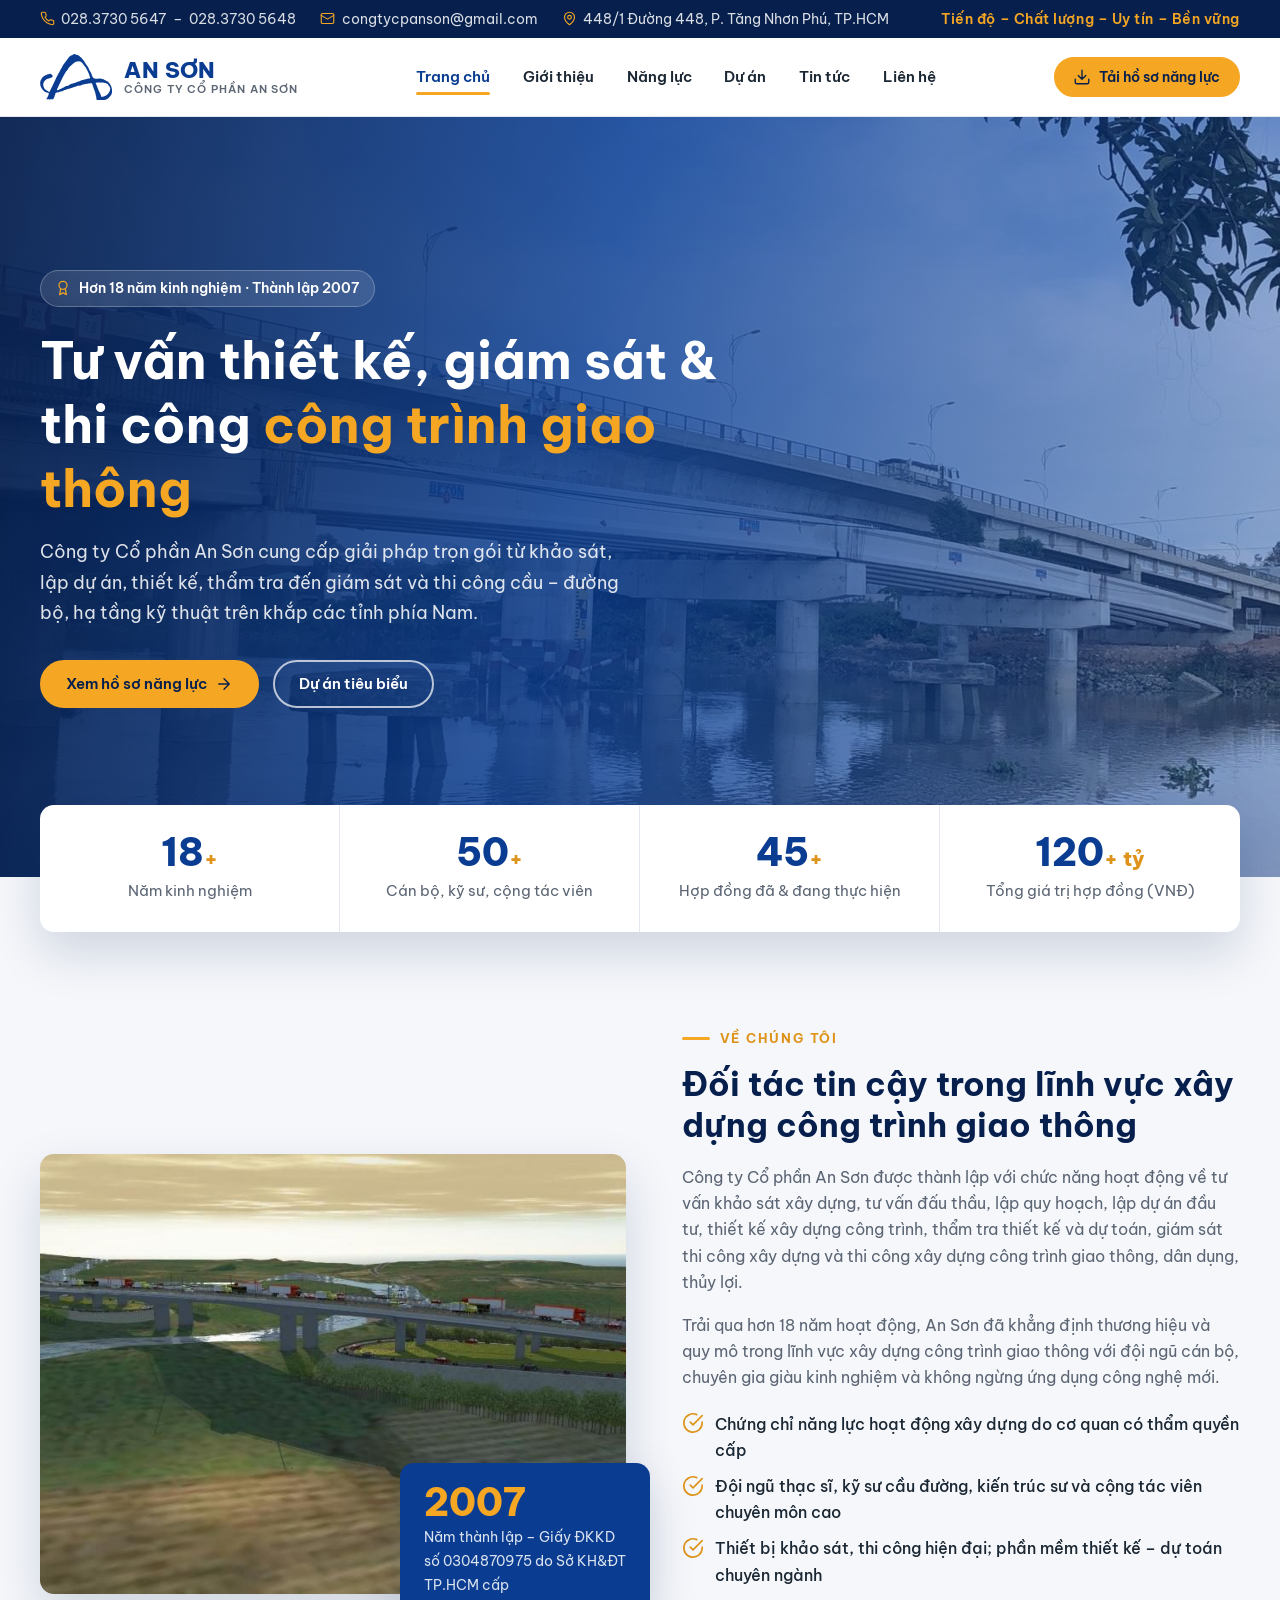
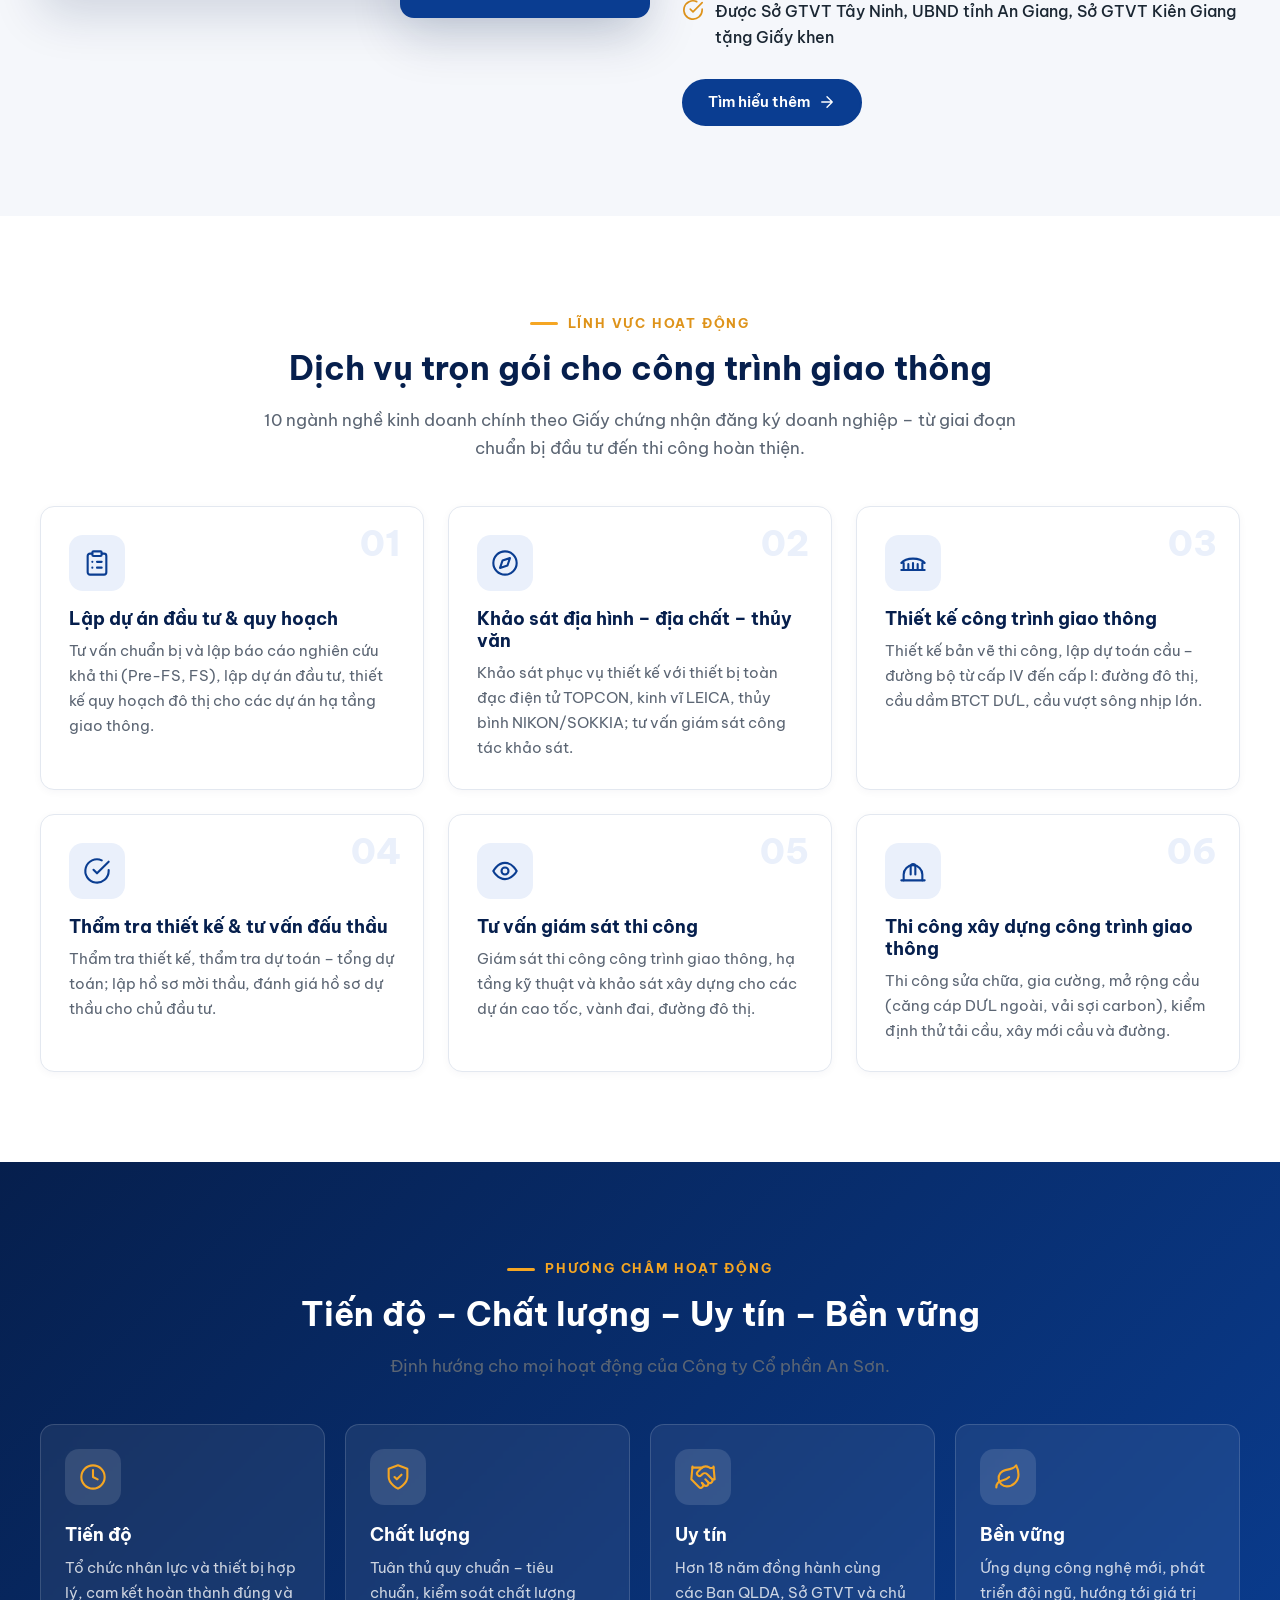
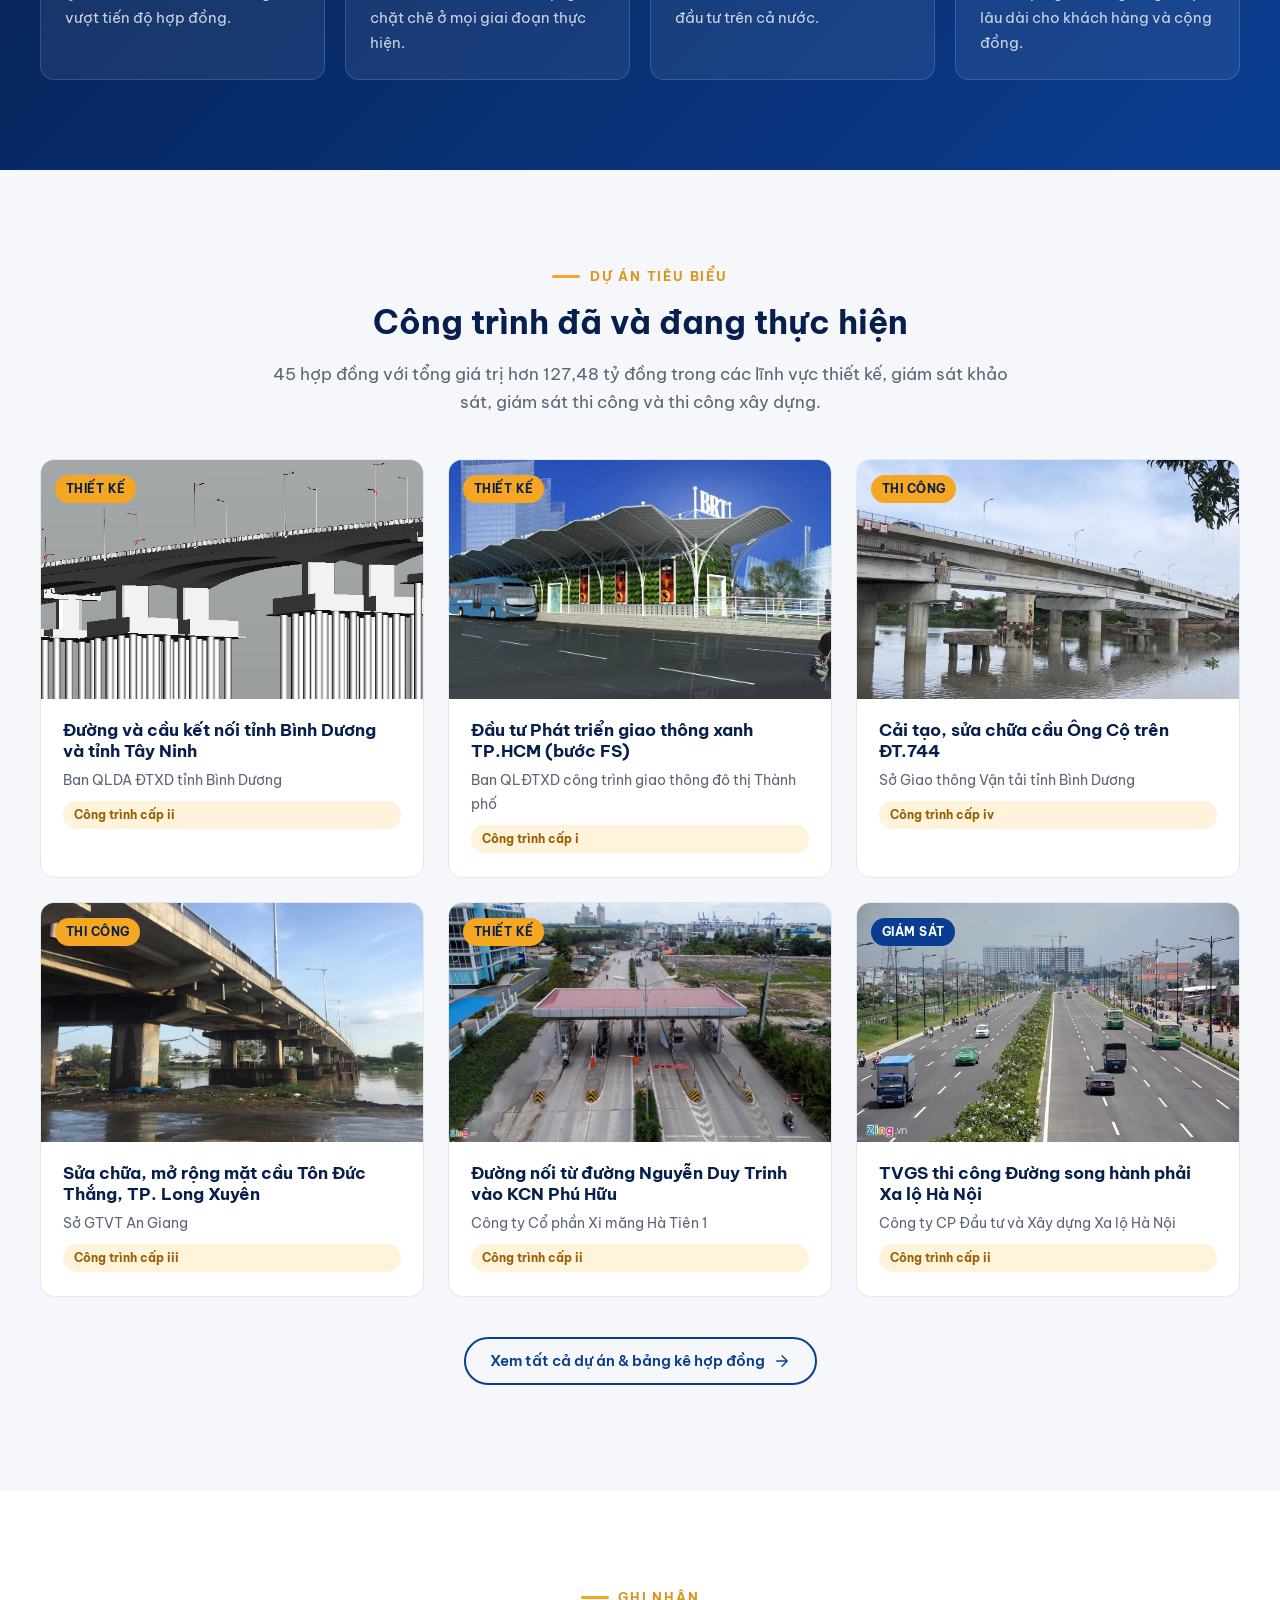
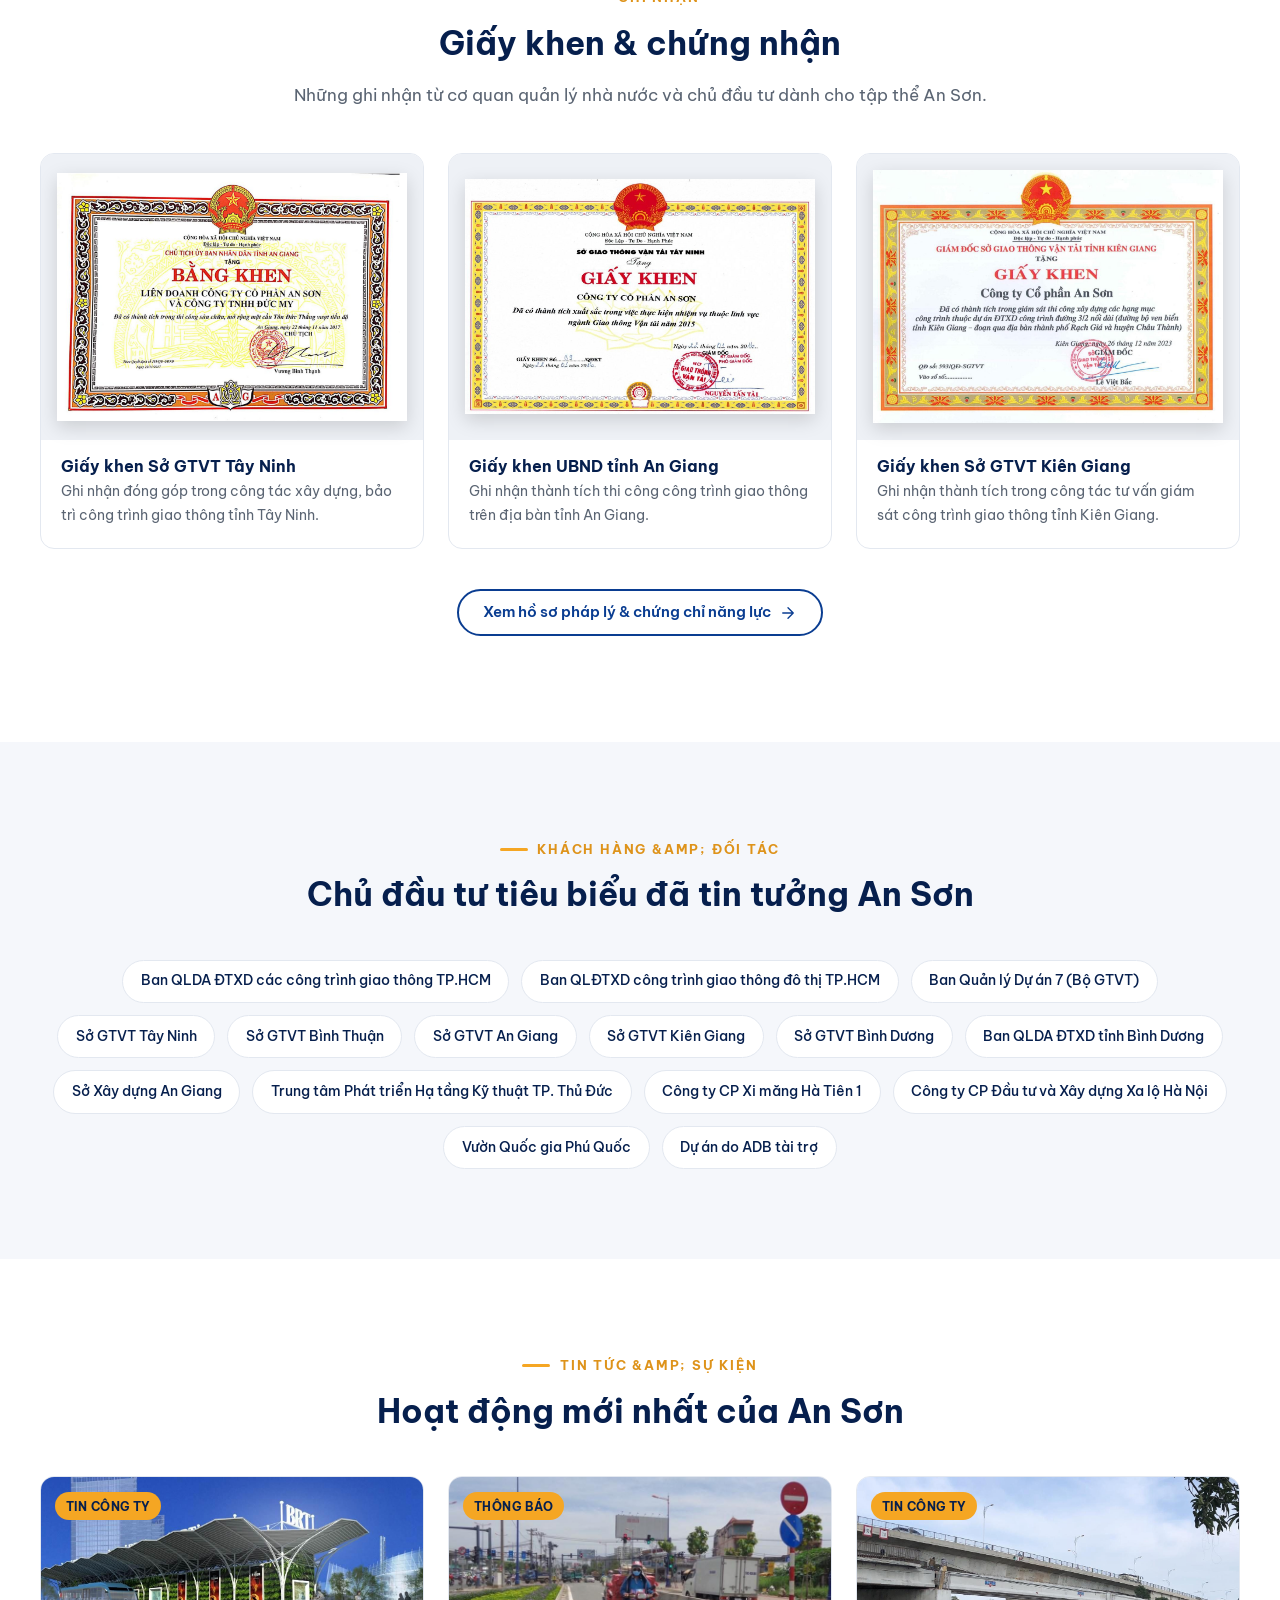
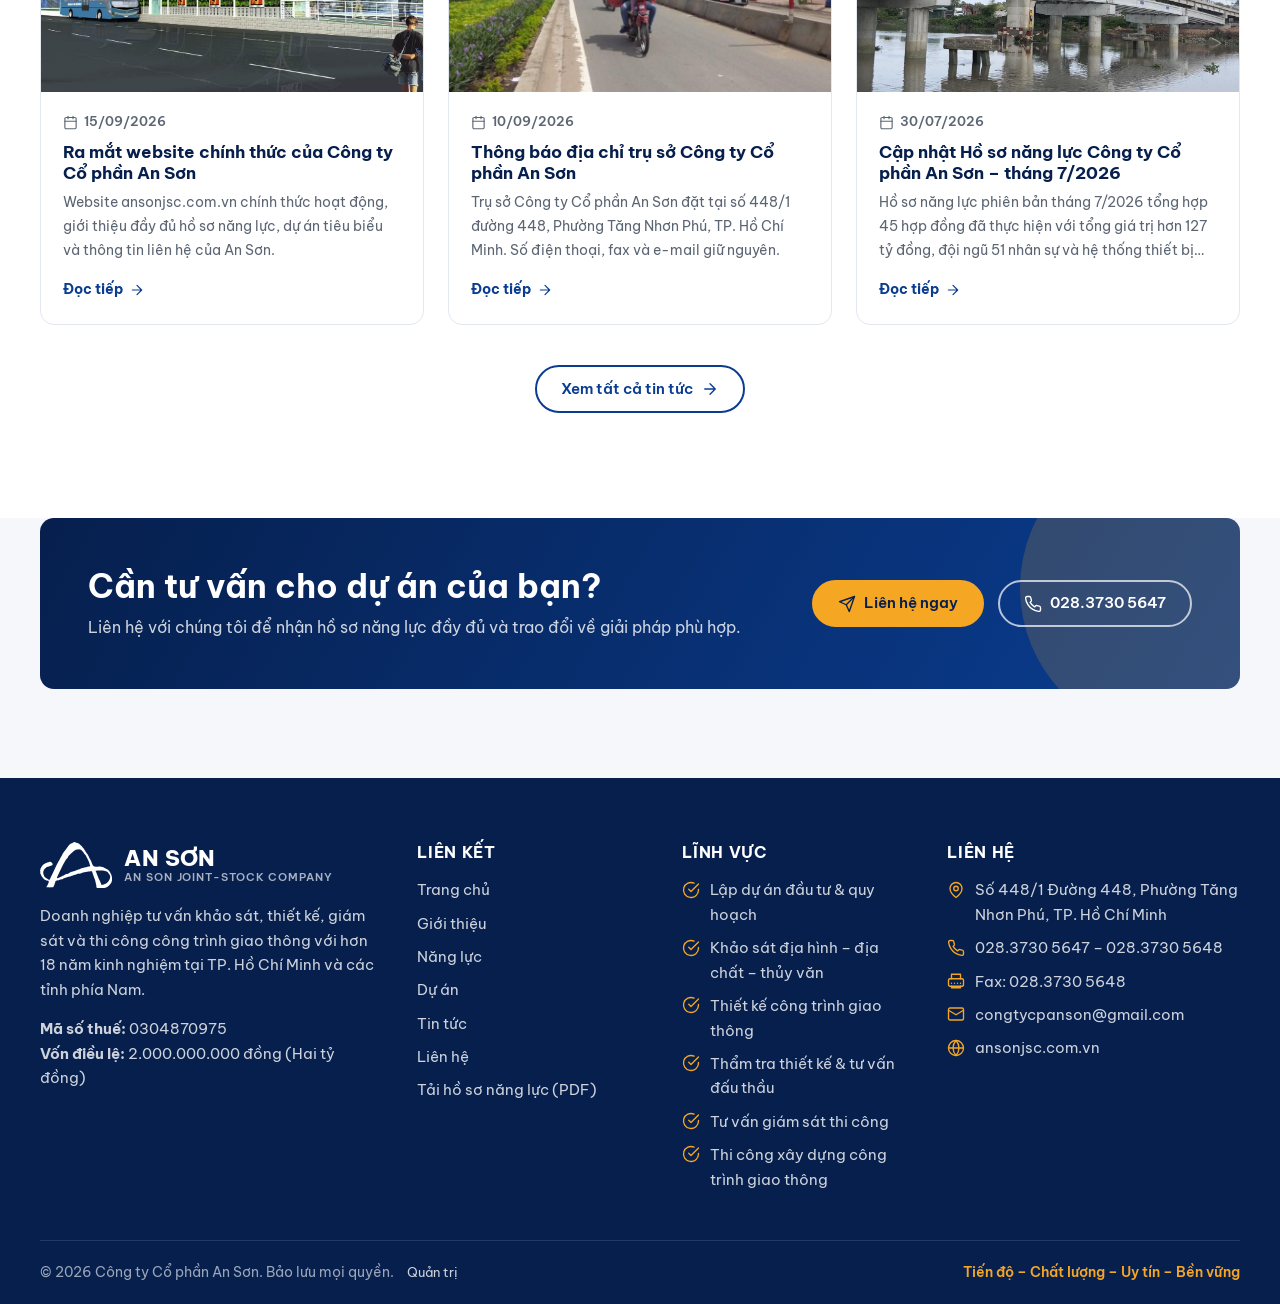
==== commit 313c27a5: "Thêm trang quản trị bài viết, mục Tin tức và workflow xuất bản tự động - admin/: đăng nhập tên + mật" ====
--- a/index.html
+++ b/index.html
@@ -64,7 +64,7 @@
       <span class="brand-text"><span class="brand-name">AN SƠN</span><span class="brand-sub">Công ty Cổ phần An Sơn</span></span>
     </a>
     <nav class="nav" id="nav" aria-label="Menu chính">
-      <a href="index.html">Trang chủ</a><a href="gioi-thieu.html">Giới thiệu</a><a href="nang-luc.html">Năng lực</a><a href="du-an.html">Dự án</a><a href="lien-he.html">Liên hệ</a>
+      <a href="index.html">Trang chủ</a><a href="gioi-thieu.html">Giới thiệu</a><a href="nang-luc.html">Năng lực</a><a href="du-an.html">Dự án</a><a href="tin-tuc.html">Tin tức</a><a href="lien-he.html">Liên hệ</a>
       <a class="btn btn-primary btn-sm" href="assets/docs/ho-so-nang-luc-anson-2026.pdf" target="_blank" rel="noopener"><svg class="" viewBox="0 0 24 24" fill="none" stroke="currentColor" stroke-width="1.8" stroke-linecap="round" stroke-linejoin="round" aria-hidden="true"><path d="M21 15v4a2 2 0 0 1-2 2H5a2 2 0 0 1-2-2v-4M7 10l5 5 5-5M12 15V3"/></svg> Hồ sơ năng lực</a>
     </nav>
     <a class="btn btn-primary btn-sm header-cta" href="assets/docs/ho-so-nang-luc-anson-2026.pdf" target="_blank" rel="noopener"><svg class="" viewBox="0 0 24 24" fill="none" stroke="currentColor" stroke-width="1.8" stroke-linecap="round" stroke-linejoin="round" aria-hidden="true"><path d="M21 15v4a2 2 0 0 1-2 2H5a2 2 0 0 1-2-2v-4M7 10l5 5 5-5M12 15V3"/></svg> Tải hồ sơ năng lực</a>
@@ -166,6 +166,23 @@
   </div>
 </section>
 
+<section class="section section-alt" id="tin-tuc">
+  <div class="container">
+    <div class="section-head reveal"><span class="eyebrow">Tin tức &amp;amp; sự kiện</span><h2>Hoạt động mới nhất của An Sơn</h2></div>
+    <div class="grid grid-3 news-grid"><a class="news-card reveal" href="tin-tuc/ra-mat-website-ansonjsc.html" data-category="Tin công ty">
+  <div class="thumb"><img src="assets/img/prj-tk-gtxanh-1.jpg" alt="Ra mắt website chính thức của Công ty Cổ phần An Sơn" loading="lazy"><span class="badge">Tin công ty</span></div>
+  <div class="body"><time datetime="2026-09-15"><svg class="" viewBox="0 0 24 24" fill="none" stroke="currentColor" stroke-width="1.8" stroke-linecap="round" stroke-linejoin="round" aria-hidden="true"><rect x="3" y="4" width="18" height="18" rx="2"/><path d="M16 2v4M8 2v4M3 10h18"/></svg> 15/09/2026</time><h3>Ra mắt website chính thức của Công ty Cổ phần An Sơn</h3><p>Website ansonjsc.com.vn chính thức hoạt động, giới thiệu đầy đủ hồ sơ năng lực, dự án tiêu biểu và thông tin liên hệ của An Sơn.</p><span class="more">Đọc tiếp <svg class="" viewBox="0 0 24 24" fill="none" stroke="currentColor" stroke-width="1.8" stroke-linecap="round" stroke-linejoin="round" aria-hidden="true"><path d="M5 12h14M12 5l7 7-7 7"/></svg></span></div>
+</a><a class="news-card reveal" href="tin-tuc/thong-bao-dia-chi-tru-so.html" data-category="Thông báo">
+  <div class="thumb"><img src="assets/img/prj-gs-xlhn-2.jpg" alt="Thông báo địa chỉ trụ sở Công ty Cổ phần An Sơn" loading="lazy"><span class="badge">Thông báo</span></div>
+  <div class="body"><time datetime="2026-09-10"><svg class="" viewBox="0 0 24 24" fill="none" stroke="currentColor" stroke-width="1.8" stroke-linecap="round" stroke-linejoin="round" aria-hidden="true"><rect x="3" y="4" width="18" height="18" rx="2"/><path d="M16 2v4M8 2v4M3 10h18"/></svg> 10/09/2026</time><h3>Thông báo địa chỉ trụ sở Công ty Cổ phần An Sơn</h3><p>Trụ sở Công ty Cổ phần An Sơn đặt tại số 448/1 đường 448, Phường Tăng Nhơn Phú, TP. Hồ Chí Minh. Số điện thoại, fax và e-mail giữ nguyên.</p><span class="more">Đọc tiếp <svg class="" viewBox="0 0 24 24" fill="none" stroke="currentColor" stroke-width="1.8" stroke-linecap="round" stroke-linejoin="round" aria-hidden="true"><path d="M5 12h14M12 5l7 7-7 7"/></svg></span></div>
+</a><a class="news-card reveal" href="tin-tuc/cap-nhat-ho-so-nang-luc-2026.html" data-category="Tin công ty">
+  <div class="thumb"><img src="assets/img/prj-tc-ongco-1.jpg" alt="Cập nhật Hồ sơ năng lực Công ty Cổ phần An Sơn – tháng 7/2026" loading="lazy"><span class="badge">Tin công ty</span></div>
+  <div class="body"><time datetime="2026-07-30"><svg class="" viewBox="0 0 24 24" fill="none" stroke="currentColor" stroke-width="1.8" stroke-linecap="round" stroke-linejoin="round" aria-hidden="true"><rect x="3" y="4" width="18" height="18" rx="2"/><path d="M16 2v4M8 2v4M3 10h18"/></svg> 30/07/2026</time><h3>Cập nhật Hồ sơ năng lực Công ty Cổ phần An Sơn – tháng 7/2026</h3><p>Hồ sơ năng lực phiên bản tháng 7/2026 tổng hợp 45 hợp đồng đã thực hiện với tổng giá trị hơn 127 tỷ đồng, đội ngũ 51 nhân sự và hệ thống thiết bị khảo sát – thi công.</p><span class="more">Đọc tiếp <svg class="" viewBox="0 0 24 24" fill="none" stroke="currentColor" stroke-width="1.8" stroke-linecap="round" stroke-linejoin="round" aria-hidden="true"><path d="M5 12h14M12 5l7 7-7 7"/></svg></span></div>
+</a></div>
+    <p class="text-center" style="margin-top:2.5rem"><a class="btn btn-outline" href="tin-tuc.html">Xem tất cả tin tức <svg class="" viewBox="0 0 24 24" fill="none" stroke="currentColor" stroke-width="1.8" stroke-linecap="round" stroke-linejoin="round" aria-hidden="true"><path d="M5 12h14M12 5l7 7-7 7"/></svg></a></p>
+  </div>
+</section>
+
 <section class="section" style="padding-top:0">
   <div class="container">
     <div class="cta reveal">
@@ -190,7 +207,7 @@
       </div>
       <div>
         <h4>Liên kết</h4>
-        <ul><li><a href="index.html">Trang chủ</a></li><li><a href="gioi-thieu.html">Giới thiệu</a></li><li><a href="nang-luc.html">Năng lực</a></li><li><a href="du-an.html">Dự án</a></li><li><a href="lien-he.html">Liên hệ</a></li><li><a href="assets/docs/ho-so-nang-luc-anson-2026.pdf" target="_blank" rel="noopener">Tải hồ sơ năng lực (PDF)</a></li></ul>
+        <ul><li><a href="index.html">Trang chủ</a></li><li><a href="gioi-thieu.html">Giới thiệu</a></li><li><a href="nang-luc.html">Năng lực</a></li><li><a href="du-an.html">Dự án</a></li><li><a href="tin-tuc.html">Tin tức</a></li><li><a href="lien-he.html">Liên hệ</a></li><li><a href="assets/docs/ho-so-nang-luc-anson-2026.pdf" target="_blank" rel="noopener">Tải hồ sơ năng lực (PDF)</a></li></ul>
       </div>
       <div>
         <h4>Lĩnh vực</h4>
@@ -208,7 +225,7 @@
       </div>
     </div>
     <div class="footer-bottom">
-      <span>© <span data-year>2026</span> Công ty Cổ phần An Sơn. Bảo lưu mọi quyền.</span>
+      <span>© <span data-year>2026</span> Công ty Cổ phần An Sơn. Bảo lưu mọi quyền. <a class="admin-link" href="admin/" rel="nofollow">Quản trị</a></span>
       <span class="slogan">Tiến độ – Chất lượng – Uy tín – Bền vững</span>
     </div>
   </div>
--- a/assets/css/style.css
+++ b/assets/css/style.css
@@ -507,6 +507,85 @@
 .to-top.show { opacity: 1; pointer-events: auto; }
 .to-top:hover { transform: translateY(-3px); background: var(--navy-700); }
 .to-top svg { width: 20px; height: 20px; }
+.admin-link { color: rgba(255, 255, 255, 0.35); margin-left: 0.6rem; font-size: 0.8rem; }
+.admin-link:hover { color: #fff; }
+
+/* ---------- Tin tức: thẻ bài viết ---------- */
+.news-card { background: #fff; border-radius: var(--radius); overflow: hidden; border: 1px solid var(--line); display: flex; flex-direction: column; color: var(--text); transition: transform 0.25s ease, box-shadow 0.25s ease; }
+.news-card:hover { transform: translateY(-4px); box-shadow: var(--shadow); color: var(--text); }
+.news-card .thumb { position: relative; aspect-ratio: 16/9; overflow: hidden; background: var(--navy-50); }
+.news-card .thumb img { width: 100%; height: 100%; object-fit: cover; transition: transform 0.5s ease; }
+.news-card:hover .thumb img { transform: scale(1.06); }
+.news-card .body { padding: 1.2rem 1.4rem 1.4rem; display: flex; flex-direction: column; gap: 0.5rem; flex: 1; }
+.news-card time { display: inline-flex; align-items: center; gap: 0.35rem; color: var(--muted); font-size: 0.82rem; font-weight: 600; }
+.news-card time svg { width: 15px; height: 15px; }
+.news-card h3 { font-size: 1.05rem; margin: 0; display: -webkit-box; -webkit-line-clamp: 2; -webkit-box-orient: vertical; overflow: hidden; }
+.news-card p { margin: 0; color: var(--muted); font-size: 0.9rem; display: -webkit-box; -webkit-line-clamp: 3; -webkit-box-orient: vertical; overflow: hidden; }
+.news-card .more { margin-top: auto; padding-top: 0.5rem; display: inline-flex; align-items: center; gap: 0.35rem; color: var(--navy); font-weight: 700; font-size: 0.88rem; }
+.news-card .more svg { width: 16px; height: 16px; transition: transform 0.2s ease; }
+.news-card:hover .more svg { transform: translateX(4px); }
+.news-card[hidden] { display: none; }
+.empty-state { text-align: center; padding: 4rem 1rem; background: #fff; border: 1px dashed var(--line); border-radius: var(--radius); }
+.empty-state h3 { margin-bottom: 0.4rem; }
+
+/* ---------- Tin tức: trang bài viết ---------- */
+.post-hero { background: linear-gradient(90deg, var(--navy-900), var(--navy)); color: #fff; padding: 3rem 0 2.5rem; }
+.post-hero .breadcrumb { margin-bottom: 1.25rem; }
+.post-hero .chip.accent { margin-bottom: 0.9rem; }
+.post-hero h1 { color: #fff; font-size: clamp(1.7rem, 3.2vw, 2.5rem); max-width: 900px; margin-bottom: 0.9rem; }
+.post-meta { display: flex; flex-wrap: wrap; gap: 1.25rem; color: rgba(255, 255, 255, 0.8); font-size: 0.9rem; font-weight: 600; }
+.post-meta > * { display: inline-flex; align-items: center; gap: 0.4rem; }
+.post-meta svg { width: 16px; height: 16px; color: var(--accent); }
+.post-section { padding-top: 2.5rem; }
+.post-layout { display: grid; grid-template-columns: minmax(0, 1fr) 320px; gap: 2.5rem; align-items: start; }
+.post { background: #fff; border: 1px solid var(--line); border-radius: var(--radius); padding: 2rem 2.25rem 2.25rem; min-width: 0; }
+.post-cover { margin: 0 0 1.75rem; }
+.post-cover img { width: 100%; border-radius: 10px; max-height: 520px; object-fit: cover; }
+.post-summary { font-size: 1.1rem; font-weight: 600; color: var(--navy-900); border-left: 4px solid var(--accent); padding-left: 1rem; margin: 0 0 1.5rem; }
+.prose { font-size: 1.02rem; line-height: 1.8; color: #1f2937; overflow-wrap: anywhere; }
+.prose > :first-child { margin-top: 0; }
+.prose h2 { font-size: 1.45rem; margin: 1.8em 0 0.6em; }
+.prose h3 { font-size: 1.2rem; margin: 1.5em 0 0.5em; }
+.prose h4 { font-size: 1.05rem; margin: 1.3em 0 0.4em; }
+.prose p { margin: 0 0 1.1em; }
+.prose ul, .prose ol { margin: 0 0 1.1em; padding-left: 1.5em; }
+.prose li { margin: 0.25em 0; }
+.prose li > p { margin: 0; }
+.prose a { text-decoration: underline; text-underline-offset: 3px; }
+.prose img { max-width: 100%; height: auto; border-radius: 10px; margin: 1.25em auto; box-shadow: var(--shadow); }
+.prose figure { margin: 1.5em 0; }
+.prose figcaption { text-align: center; color: var(--muted); font-size: 0.88rem; margin-top: -0.5em; }
+.prose blockquote { margin: 1.5em 0; padding: 1rem 1.25rem; background: var(--navy-50); border-left: 4px solid var(--navy); border-radius: 0 10px 10px 0; color: var(--navy-900); font-style: italic; }
+.prose blockquote p:last-child { margin: 0; }
+.prose hr { border: 0; border-top: 1px solid var(--line); margin: 2em 0; }
+.prose table { width: 100%; border-collapse: collapse; margin: 1.25em 0; font-size: 0.95rem; display: block; overflow-x: auto; }
+.prose th, .prose td { border: 1px solid var(--line); padding: 0.55rem 0.8rem; text-align: left; vertical-align: top; }
+.prose th { background: var(--navy); color: #fff; }
+.prose tr:nth-child(even) td { background: var(--bg); }
+.prose code { background: var(--navy-50); padding: 0.1em 0.4em; border-radius: 4px; font-size: 0.92em; }
+.prose pre { background: #0f172a; color: #e2e8f0; padding: 1rem 1.25rem; border-radius: 10px; overflow-x: auto; }
+.prose pre code { background: none; padding: 0; color: inherit; }
+.prose iframe, .prose video { max-width: 100%; border-radius: 10px; }
+.post-share { display: flex; flex-wrap: wrap; align-items: center; gap: 0.6rem; margin-top: 2rem; padding-top: 1.5rem; border-top: 1px solid var(--line); font-weight: 600; color: var(--muted); font-size: 0.9rem; }
+.post-share .btn { padding: 0.45rem 0.9rem; font-size: 0.85rem; }
+.post-nav { margin: 1.5rem 0 0; }
+.post-nav a { display: inline-flex; align-items: center; gap: 0.4rem; font-weight: 700; }
+.post-nav svg { width: 18px; height: 18px; transform: rotate(180deg); }
+.post-aside { display: grid; gap: 1.5rem; position: sticky; top: calc(var(--header-h) + 1.5rem); }
+.post-aside .card:hover { transform: none; box-shadow: none; }
+.post-aside h3 { font-size: 1.05rem; padding-bottom: 0.6rem; border-bottom: 2px solid var(--accent); display: inline-block; }
+.recent-posts { list-style: none; margin: 0; padding: 0; display: grid; gap: 0.9rem; }
+.recent-posts a { display: grid; grid-template-columns: 84px 1fr; gap: 0.8rem; align-items: center; color: var(--text); }
+.recent-posts a:hover strong { color: var(--navy); }
+.recent-posts img { width: 84px; height: 60px; object-fit: cover; border-radius: 8px; }
+.recent-posts strong { display: block; font-size: 0.9rem; line-height: 1.4; display: -webkit-box; -webkit-line-clamp: 2; -webkit-box-orient: vertical; overflow: hidden; }
+.recent-posts time { font-size: 0.78rem; color: var(--muted); }
+.aside-cta { background: linear-gradient(135deg, var(--navy-900), var(--navy)); color: #fff; border: 0; }
+.aside-cta h3 { color: #fff; }
+.aside-cta .muted { color: rgba(255, 255, 255, 0.75); }
+.aside-cta .btn { width: 100%; justify-content: center; margin-top: 0.6rem; }
+.aside-cta .btn-outline { color: #fff; border-color: rgba(255, 255, 255, 0.6); }
+.aside-cta .btn-outline:hover { background: #fff; color: var(--navy); }
 
 /* ---------- Reveal animation ---------- */
 .reveal { opacity: 0; transform: translateY(24px); transition: opacity 0.7s ease, transform 0.7s ease; }
@@ -542,6 +621,8 @@
   .nav.open a.active::after { display: none; }
   .nav.open .btn { display: inline-flex; margin-top: 0.75rem; border-radius: 999px; border-bottom: 0; }
   .topbar ul li:nth-child(3) { display: none; }
+  .post-layout { grid-template-columns: 1fr; }
+  .post-aside { position: static; }
 }
 @media (max-width: 720px) {
   .grid-2, .grid-3, .grid-4, .values, .gallery, .fin-cards, .tab-summary, .field-list, .form-row { grid-template-columns: 1fr; }
@@ -564,6 +645,8 @@
   .letter-body { padding: 1.75rem 1.25rem; }
   .info-table th { width: 40%; }
   .section-head { margin-bottom: 2rem; }
+  .post { padding: 1.4rem 1.1rem 1.6rem; }
+  .post-hero { padding: 2rem 0; }
 }
 
 /* ---------- Print ---------- */
